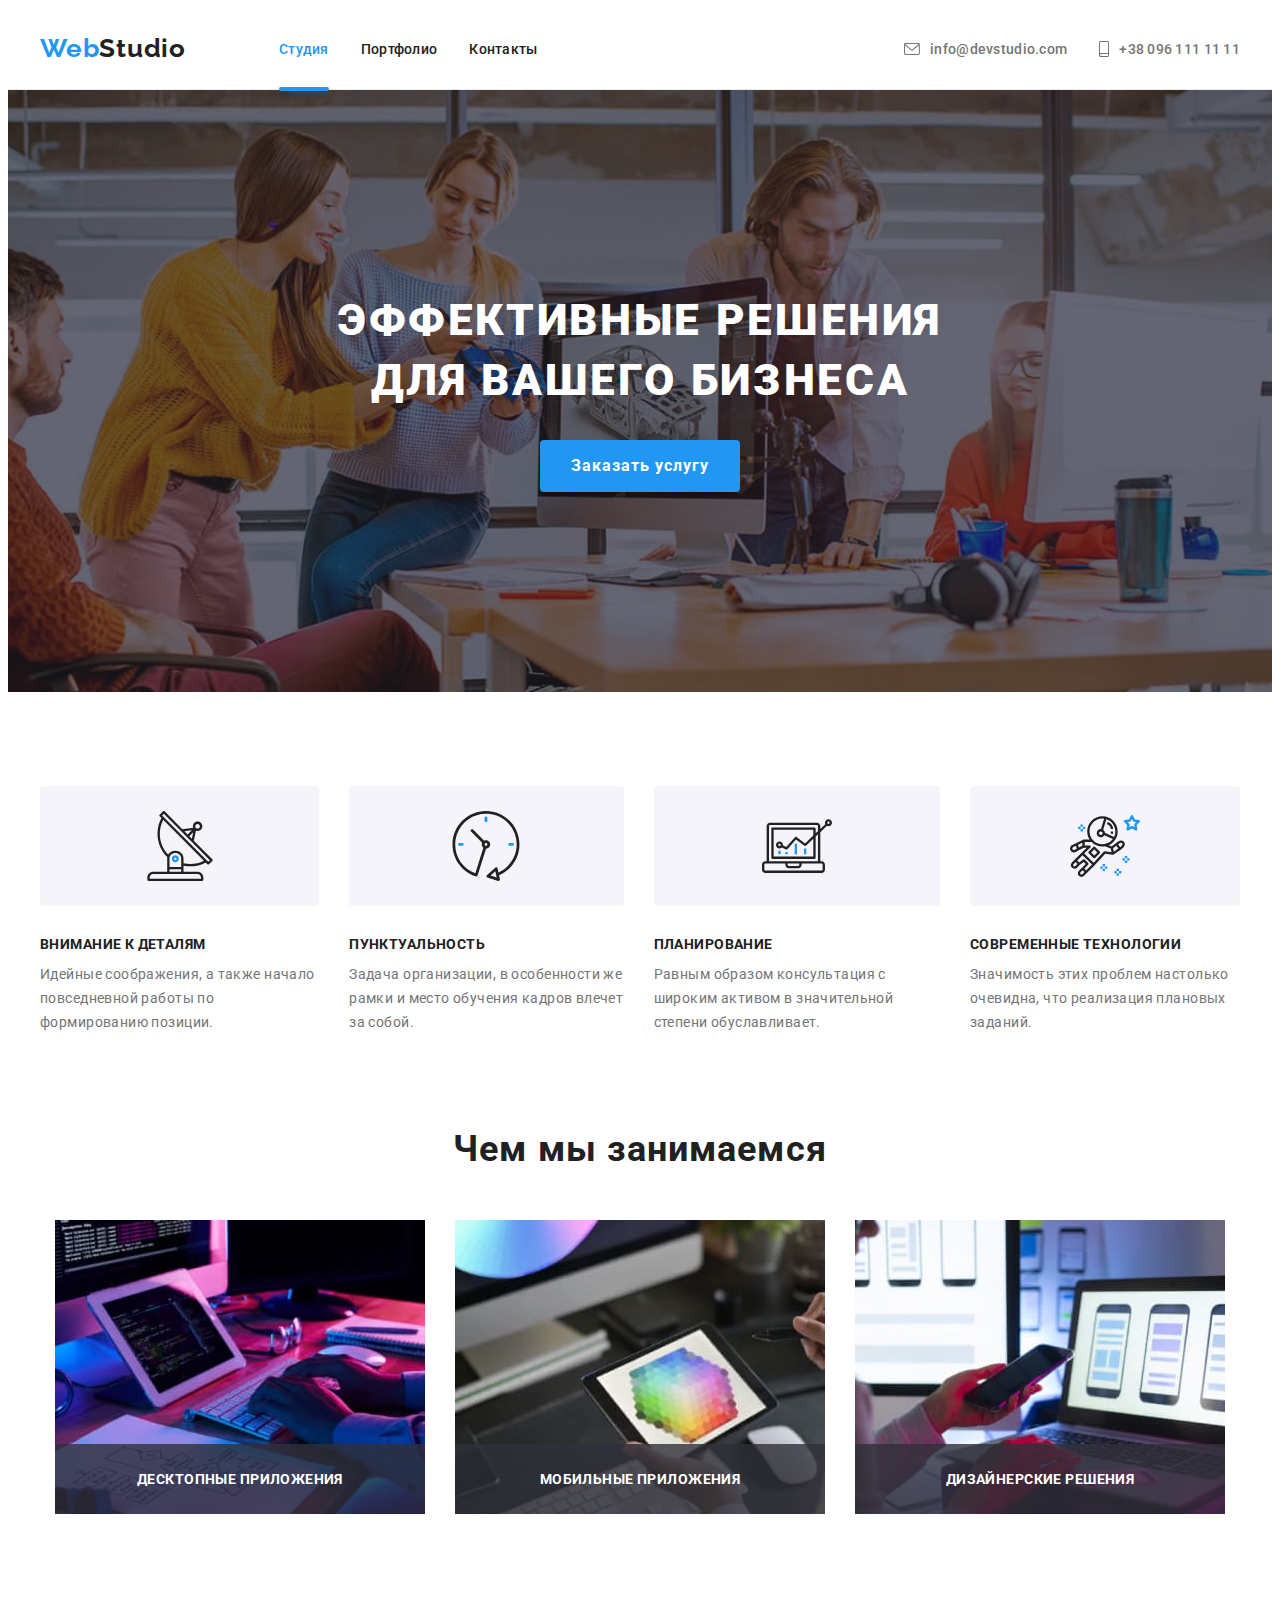
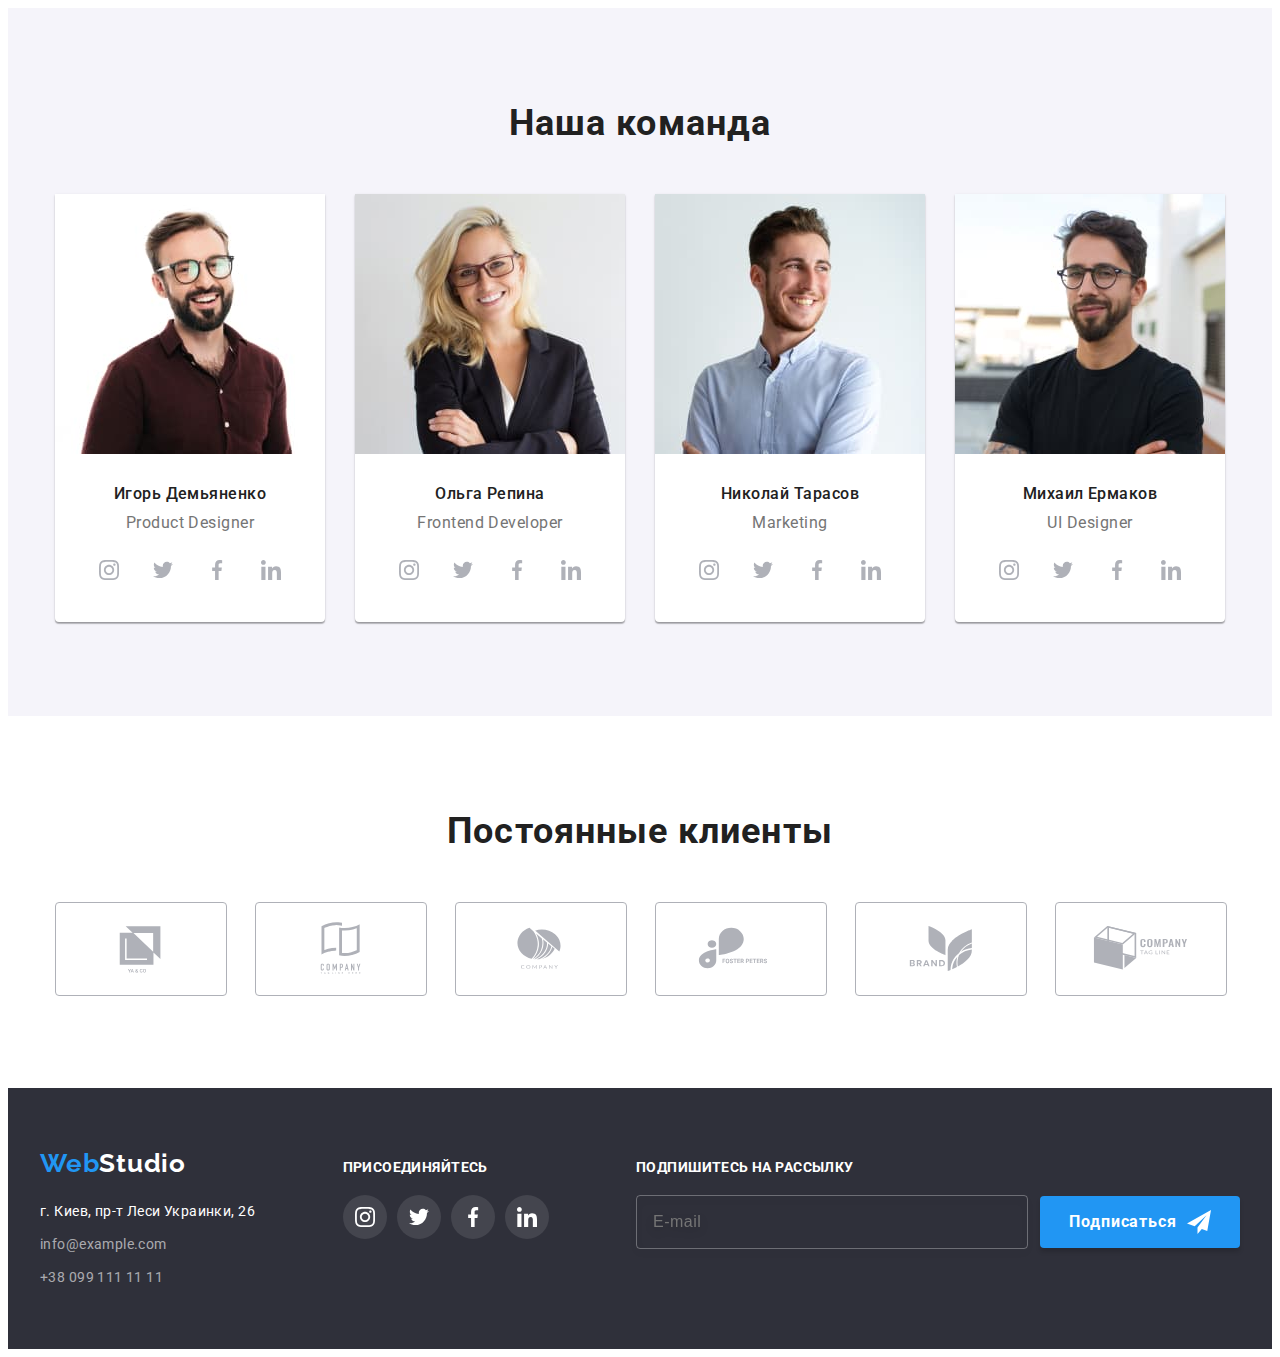
==== index.html @ 83a9ac69 "Add files via upload" ====
<!DOCTYPE html>
<html lang="ru">
<head>
    <meta charset="UTF-8">
    <meta http-equiv="X-UA-Compatible" content="IE=edge">
    <meta name="viewport" content="width=device-width, initial-scale=1.0">
    <title>Document</title>
    <link rel="stylesheet" href="https://cdnjs.cloudflare.com/ajax/libs/modern-normalize/1.1.0/modern-normalize.min.css"
        integrity="sha512-wpPYUAdjBVSE4KJnH1VR1HeZfpl1ub8YT/NKx4PuQ5NmX2tKuGu6U/JRp5y+Y8XG2tV+wKQpNHVUX03MfMFn9Q=="
        crossorigin="anonymous" referrerpolicy="no-referrer" />
    <link rel="preconnect" href="https://fonts.googleapis.com">
    <link rel="preconnect" href="https://fonts.gstatic.com" crossorigin>
    <link href="https://fonts.googleapis.com/css2?family=Raleway:wght@700&family=Roboto:wght@400;500;700;900&display=swap"
        rel="stylesheet">
        <link rel="stylesheet" href="./css/main.min.css">
</head>
<body>
    <!-- header -->
    <header class="header">
        <div class="header__container container">
            <nav class="navigation">
                <a class="logo logo--dark-theme" href=""><span class="logo__part">Web</span>Studio</a>
                <ul class="navigation-list">
                    <li class="navigation-list__item"> <a href="./index.html" class="navigation-list__link link current">Студия</a> </li>
                    <li class="navigation-list__item"> <a href="./portfolio.html" class="navigation-list__link link">Портфолио</a> </li>
                    <li class="navigation-list__item"> <a href="" class="navigation-list__link link">Контакты</a> </li>
                </ul>
            </nav>
            <ul class="links">
                <li class="links__item"> 
                    <a href="mailtoinfo@devstudio.com" class="links__link link">
                        <svg class="links__icon" width="16" height="12">
                            <use href="./images/icons.svg#icon-envelope"></use>
                        </svg>
                    info@devstudio.com</a> 
                </li>
                <li class="links__item"> 
                    <a href="tel:+380961111111" class="links__link link">
                        <svg class="links__icon" width="10" height="16">
                            <use href="./images/icons.svg#icon-smartphone"></use>
                        </svg>
                    +38 096 111 11 11</a> 
                </li>
            </ul>
        </div>
    </header>
    <main>
        <!-- hero -->
        <section class="hero">
            <div class="container">
                <h1 class="hero__title">Эффективные решения для вашего бизнеса</h1>
                <button type="button" class="main-btn" data-modal-open>Заказать услугу</button>
            </div>
        </section>
        <!-- specifics -->
        <section class="section specifics">
            <div class="container">
                <ul class="specifics__list">
                    <li class="specifics__item">
                        <div class="specifics__container">
                            <svg class="specifics__icon">
                                <use href="./images/icons.svg#icon-antenna-1"></use>
                            </svg>
                        </div>
                        <h3 class="title">Внимание к деталям</h3>
                        <p class="section-text">Идейные соображения, а также начало повседневной работы по формированию позиции.</p>
                    </li>
                    <li class="specifics__item">
                        <div class="specifics__container">
                            <svg class="specifics__icon">
                                <use href="./images/icons.svg#icon-clock-1"></use>
                            </svg>
                        </div>
                        <h3 class="title">Пунктуальность</h3>
                        <p class="section-text">Задача организации, в особенности же рамки и место обучения кадров влечет за собой.</p>
                    </li>
                    <li class="specifics__item">
                        <div class="specifics__container">
                            <svg class="specifics__icon">
                                <use href="./images/icons.svg#icon-diagram-1"></use>
                            </svg>
                        </div>
                        <h3 class="title">Планирование</h3>
                        <p class="section-text">Равным образом консультация с широким активом в значительной степени обуславливает.</p>
                    </li>
                    <li class="specifics__item">
                        <div class="specifics__container">
                            <svg class="specifics__icon">
                                <use href="./images/icons.svg#icon-astronaut-1"></use>
                            </svg>
                        </div>
                        <h3 class="title">Современные технологии</h3>
                        <p class="section-text">Значимость этих проблем настолько очевидна, что реализация плановых заданий.</p>
                    </li>
                </ul>
            </div>
        </section>
        <!-- work -->
        <section class="section work">
            <div class="container">
                <h2 class="section-title">Чем мы занимаемся</h2>
                <ul class="work-list">
                    <li class="work-list__item"> 
                        <div class="work-list__thumb">
                            <img src="./images/img1.jpg" alt="Десктопные приложения" width="370">
                            <h3 class="work-list__title title">Десктопные приложения</h3>
                        </div> 
                    </li>
                    <li class="work-list__item"> 
                        <div class="work-list__thumb">
                            <img src="./images/img2.jpg" alt="Мобильные приложения" width="370">
                            <h3 class="work-list__title title">Мобильные приложения</h3>
                        </div> 
                    </li>
                    <li class="work-list__item"> 
                        <div class="work-list__thumb">
                            <img src="./images/img3.jpg" alt="Дизайнерские решения" width="370">
                            <h3 class="work-list__title title">Дизайнерские решения</h3>
                        </div> 
                    </li>
                </ul>
            </div>
        </section>
        <!-- team -->
        <section class="section team">
            <div class="container">
                <h2 class="section-title">Наша команда</h2>
                <ul class="team-list">
                    <li class="team-list__item">
                        <img src="./images/img4.jpg" alt="На фото Игорь Демьяненко" width="270">
                        <div class="team-container">
                            <h3 class="team-container__member">Игорь Демьяненко</h3>
                            <p class="team-container__desc">Product Designer</p>
                            <ul class="social-links"> 
                                <li class="social-links__item">
                                    <a href="" class="social-links__link">
                                        <svg class="social-links__icon">
                                            <use href="./images/icons.svg#icon-instagram-2"></use>
                                        </svg>
                                    </a>
                                </li>
                                <li class="social-links__item">
                                    <a href="" class="social-links__link">
                                        <svg class="social-links__icon">
                                            <use href="./images/icons.svg#icon-twitter-1"></use>
                                        </svg>
                                    </a>
                                </li>
                                <li class="social-links__item">
                                    <a href="" class="social-links__link">
                                        <svg class="social-links__icon">
                                            <use href="./images/icons.svg#icon-facebook-1"></use>
                                        </svg>
                                    </a>
                                </li>
                                <li class="social-links__item">
                                    <a href="" class="social-links__link">
                                        <svg class="social-links__icon">
                                            <use href="./images/icons.svg#icon-linkedin-1"></use>
                                        </svg>
                                    </a>
                                </li>
                            </ul>
                        </div>
                    </li>
                    <li class="team-list__item">
                        <img src="./images/img5.jpg" alt="На фото Ольга Репина" width="270">
                        <div class="team-container">
                            <h3 class="team-container__member">Ольга Репина</h3>
                            <p class="team-container__desc">Frontend Developer</p>
                            <ul class="social-links">
                                <li class="social-links__item">
                                    <a href="" class="social-links__link">
                                        <svg class="social-links__icon">
                                            <use href="./images/icons.svg#icon-instagram-2"></use>
                                        </svg>
                                    </a>
                                </li>
                                <li class="social-links__item">
                                    <a href="" class="social-links__link">
                                        <svg class="social-links__icon">
                                            <use href="./images/icons.svg#icon-twitter-1"></use>
                                        </svg>
                                    </a>
                                </li>
                                <li class="social-links__item">
                                    <a href="" class="social-links__link">
                                        <svg class="social-links__icon">
                                            <use href="./images/icons.svg#icon-facebook-1"></use>
                                        </svg>
                                    </a>
                                </li>
                                <li class="social-links__item">
                                    <a href="" class="social-links__link">
                                        <svg class="social-links__icon">
                                            <use href="./images/icons.svg#icon-linkedin-1"></use>
                                        </svg>
                                    </a>
                                </li>
                            </ul>
                        </div>
                    </li>
                    <li class="team-list__item">
                        <img src="./images/img6.jpg" alt="На фото Николай Тарасов" width="270">
                        <div class="team-container">
                            <h3 class="team-container__member">Николай Тарасов</h3>
                            <p class="team-container__desc">Marketing</p>
                            <ul class="social-links">
                                <li class="social-links__item">
                                    <a href="" class="social-links__link">
                                        <svg class="social-links__icon">
                                            <use href="./images/icons.svg#icon-instagram-2"></use>
                                        </svg>
                                    </a>
                                </li>
                                <li class="social-links__item">
                                    <a href="" class="social-links__link">
                                        <svg class="social-links__icon">
                                            <use href="./images/icons.svg#icon-twitter-1"></use>
                                        </svg>
                                    </a>
                                </li>
                                <li class="social-links__item">
                                    <a href="" class="social-links__link">
                                        <svg class="social-links__icon">
                                            <use href="./images/icons.svg#icon-facebook-1"></use>
                                        </svg>
                                    </a>
                                </li>
                                <li class="social-links__item">
                                    <a href="" class="social-links__link">
                                        <svg class="social-links__icon">
                                            <use href="./images/icons.svg#icon-linkedin-1"></use>
                                        </svg>
                                    </a>
                                </li>
                            </ul>
                        </div>
                    </li>
                    <li class="team-list__item">
                        <img src="./images/img7.jpg" alt="На фото Михаил Ермаков" width="270">
                        <div class="team-container">
                            <h3 class="team-container__member">Михаил Ермаков</h3>
                            <p class="team-container__desc">UI Designer</p>
                            <ul class="social-links">
                                <li class="social-links__item">
                                    <a href="" class="social-links__link">
                                        <svg class="social-links__icon">
                                            <use href="./images/icons.svg#icon-instagram-2"></use>
                                        </svg>
                                    </a>
                                </li>
                                <li class="social-links__item">
                                    <a href="" class="social-links__link">
                                        <svg class="social-links__icon">
                                            <use href="./images/icons.svg#icon-twitter-1"></use>
                                        </svg>
                                    </a>
                                </li>
                                <li class="social-links__item">
                                    <a href="" class="social-links__link">
                                        <svg class="social-links__icon">
                                            <use href="./images/icons.svg#icon-facebook-1"></use>
                                        </svg>
                                    </a>
                                </li>
                                <li class="social-links__item">
                                    <a href="" class="social-links__link">
                                        <svg class="social-links__icon">
                                            <use href="./images/icons.svg#icon-linkedin-1"></use>
                                        </svg>
                                    </a>
                                </li>
                            </ul>
                        </div>
                    </li>
                </ul>
            </div>
        </section>
        <!-- clients -->
        <section class="clients section">
            <div class="container">
                <h2 class="section-title">Постоянные клиенты</h2>
                <ul class="clients-list">
                    <li class="clients-list__item">
                        <a href="" class="clients-list__link">
                            <svg class="clients-list__logo">
                                <use href="./images/icons.svg#icon-Logo"></use>
                            </svg>
                        </a>
                    </li>
                    <li class="clients-list__item">
                        <a href="" class="clients-list__link">
                            <svg class="clients-list__logo">
                                <use href="./images/icons.svg#icon-Logo2"></use>
                            </svg>
                        </a>
                    </li>
                    <li class="clients-list__item">
                        <a href="" class="clients-list__link">
                            <svg class="clients-list__logo">
                                <use href="./images/icons.svg#icon-Logo3"></use>
                            </svg>
                        </a>
                    </li>
                    <li class="clients-list__item">
                        <a href="" class="clients-list__link">
                            <svg class="clients-list__logo">
                                <use href="./images/icons.svg#icon-Logo4"></use>
                            </svg>
                        </a>
                    </li>
                    <li class="clients-list__item">
                        <a href="" class="clients-list__link">
                            <svg class="clients-list__logo">
                                <use href="./images/icons.svg#icon-Logo5"></use>
                            </svg>
                        </a>
                    </li>
                    <li class="clients-list__item">
                        <a href="" class="clients-list__link">
                            <svg class="clients-list__logo">
                                <use href="./images/icons.svg#icon-Logo6"></use>
                            </svg>
                        </a>
                    </li>
                </ul>
            </div>
        </section>
    </main>
    <!-- footer -->
    <footer class="footer">
        <div class="container footer__container">
            <div class="address">
                <a class="logo logo--light-theme" href="./index.html"><span class="logo__part">Web</span>Studio</a>
                <address>
                    <p class="address__address">г. Киев, пр-т Леси Украинки, 26</p>
                    <ul class="address__list">
                        <li class="address__item"> <a href="mailtoinfo@example.com" class="address__link link">info@example.com</a> </li>
                        <li class="address__item"> <a href="tel:+380991111111" class="address__link link">+38 099 111 11 11</a> </li>
                    </ul>
                </address>
            </div>
            <div class="socials">
                <h3 class="socials__title title">присоединяйтесь</h3>
                <ul class="socials__list">
                    <li class="socials__item">
                        <a href="" class="socials__link">
                            <svg class="socials__icon">
                                <use href="./images/icons.svg#icon-instagram-2"></use>
                            </svg>
                        </a>
                    </li>
                    <li class="socials__item">
                        <a href="" class="socials__link">
                            <svg class="socials__icon">
                                <use href="./images/icons.svg#icon-twitter-1"></use>
                            </svg>
                        </a>
                    </li>
                    <li class="socials__item">
                        <a href="" class="socials__link">
                            <svg class="socials__icon">
                                <use href="./images/icons.svg#icon-facebook-1"></use>
                            </svg>
                        </a>
                    </li>
                    <li class="socials__item">
                        <a href="" class="socials__link">
                            <svg class="socials__icon">
                                <use href="./images/icons.svg#icon-linkedin-1"></use>
                            </svg>
                        </a>
                    </li>
                </ul>
            </div>
            <div class="subscribe">
                <h3 class="subscribe__title title">Подпишитесь на рассылку</h3>
                <div class="subscribe__container">
                    <input name="subscribe-user-email" type="email" placeholder="E-mail" class="subscribe__input">
                    <button type="submit" class="main-btn">Подписаться <svg class="subscribe__icon" width="24" height="24">
                            <use href="./images/icons.svg#icon-icon-send"></use>
                        </svg>
                    </button>
                </div>
            </div>
        </div>
    </footer>
    <!-- modal -->
    <div class="backdrop is-hidden" data-modal>
        <div class="modal">
            <button type="button" data-modal-close class="close-btn">
                <svg class="close-btn__icon" width="18" height="18">
                    <use href="./images/icons.svg#icon-close-black-18dp-2-1"></use>
                </svg>
            </button>
            <p class="modal__title">Оставьте свои данные, мы вам перезвоним</p>
            <form class="modal-form">
                <div class="modal-form__field">
                    <label> 
                        <span class="modal-form__label">Имя</span>
                        <span class="modal-form__input-wrap">
                            <input type="text" name="user-name" class="modal-form__input">
                            <svg class="modal-form__icon">
                                <use href="./images/icons.svg#icon-person-black-18dp-1"></use>
                            </svg>
                        </span>
                    </label>
                </div>
                <div class="modal-form__field">
                    <label> 
                        <span class="modal-form__label">Телефон</span> 
                        <span class="modal-form__input-wrap">
                            <input type="tel" name="user-tel" class="modal-form__input">
                            <svg class="modal-form__icon">
                                <use href="./images/icons.svg#icon-phone-black-18dp-1"></use>
                            </svg>
                        </span>
                    </label>
                </div>
                <div class="modal-form__field">
                    <label> 
                        <span class="modal-form__label">Почта</span> 
                        <span class="modal-form__input-wrap">
                            <input type="email" name="user-email" class="modal-form__input">
                            <svg class="modal-form__icon">
                                <use href="./images/icons.svg#icon-email-black-18dp-1"></use>
                            </svg>
                        </span>
                    </label>
                </div>
                <div class="modal-form__textarea-field">
                    <label> 
                        <span class="modal-form__label">Комментарий</span> 
                        <textarea name="user-text" class="modal-form__textarea" placeholder="Введите текст"></textarea>
                    </label>
                </div>
                <div class="checkbox">
                    <label class="checkbox__label">
                        <input type="checkbox" name="modal-check" class="checkbox__check visually-hidden">
                        <svg class="checkbox__checked-icon" width="16" height="15">
                            <use href="./images/icons.svg#icon-check"></use>
                        </svg>
                        <span class="checkbox__text">Соглашаюсь с рассылкой и принимаю <a href="" class="checkbox__link">Условия договора</a></span>
                    </label>
                </div>
                <button type="submit" class="main-btn">Отправить</button>
            </form>
        </div>
    </div>
    <script src="./js/modal.js"></script>
</body>
</html>
---- css/main.min.css ----
:root{--body-text-color: #757575;--scnd-body-text-color: #ffffff;--title-color: #212121;--accent-color: #2196f3;--background-color: #e5e5e5;--scnd-background-color: #f5f4fa;--footer-background: #2f303a;--transform: cubic-bezier(0.4, 0, 0.2, 1)}.close-btn,.checkbox__label,.main-btn,.navigation,.navigation-list,.links,.specifics__container,.work-list__title,.social-links,.social-links__link,.clients-list__link,.socials__list,.socials__link,.subscribe__input,.portfolio-overlay{display:flex;align-items:center}p,h1,h2,h3,h4,h5,h6{margin:0}ul{margin:0;padding:0;list-style:none}img{display:block;max-width:100%}button{cursor:pointer;border-radius:4px;border:1px solid transparent}body{font-family:"Roboto", sans-serif;font-style:normal;color:#757575}.visually-hidden{position:absolute;white-space:nowrap;width:1px;height:1px;overflow:hidden;border:0;padding:0;clip:rect(0 0 0 0);clip-path:inset(50%);margin:-1px}.link{text-decoration:none;display:block}.container{width:1200px;padding:0 15px;margin:0 auto}.logo,.logo__part{font-family:Raleway;font-size:26px;font-weight:700;letter-spacing:.03em;line-height:calc(31 / 26);text-decoration:none}.logo__part{color:var(--accent-color)}.logo--dark-theme{color:var(--title-color);margin-right:93px}.logo--light-theme{display:block;color:var(--scnd-body-text-color);margin-bottom:20px}.section-title{font-size:36px;font-weight:700;letter-spacing:.03em;line-height:calc(42 / 36);text-align:center;color:var(--title-color);margin-bottom:50px}.title{font-size:14px;font-weight:700;letter-spacing:.03em;line-height:calc(16 / 14);text-transform:uppercase;color:var(--title-color);margin-bottom:10px}.backdrop{position:fixed;top:0;left:0;width:100vw;height:100vh;background-color:rgba(0,0,0,0.2);transition:opacity 250ms var(--transform),visibility 250ms var(--transform)}.is-hidden{visibility:hidden;opacity:0;pointer-events:none}.modal{position:absolute;top:50%;left:50%;width:528px;height:581px;padding:40px;transform:translate(-50%, -50%) scale(1);background-color:#fff;box-shadow:0px 1px 3px rgba(0,0,0,0.12),0px 1px 1px rgba(0,0,0,0.14),0px 2px 1px rgba(0,0,0,0.2);border-radius:4px;transition:transform 250ms var(--transform)}.backdrop.is-hidden .modal{transform:translate(-50%, -50%) scale(0.8)}.close-btn{position:absolute;top:8px;right:8px;width:30px;height:30px;justify-content:center;background:#ffffff;border:1px solid rgba(0,0,0,0.1);border-radius:50%}.close-btn__icon{fill:#000;transition:fill 250ms var(--transform)}.close-btn:hover .close-btn__icon,.close-btn:focus .close-btn__icon{fill:var(--accent-color)}.modal__title{font-size:20px;font-weight:700;letter-spacing:.03em;line-height:calc(23 / 20);text-align:center;margin-bottom:12px;color:var(--title-color)}.modal-form__field{margin-bottom:10px}.modal-form__label{display:block;font-size:12px;letter-spacing:.01em;line-height:calc(14 / 12);color:var(--body-text-color);margin-bottom:4px}.modal-form__input-wrap{position:relative}.modal-form__input{width:100%;height:40px;border:1px solid rgba(33,33,33,0.2);border-radius:4px;outline:none;padding-left:30px;transition:border 250ms var(--transform)}.modal-form__input:hover,.modal-form__input:focus{border:1px solid var(--accent-color)}.modal-form__icon{position:absolute;left:12px;top:50%;transform:translateY(-50%);width:18px;height:18px;transition:fill 250ms var(--transform)}.modal-form__input:hover+.modal-form__icon,.modal-form__input:focus+.modal-form__icon{fill:var(--accent-color)}.modal-form__textarea-field{margin-bottom:20px}.modal-form__textarea{width:100%;height:120px;padding:12px 16px;resize:none;border:1px solid rgba(33,33,33,0.2);border-radius:4px;outline:none;font-size:14px;line-height:calc(16 / 14);letter-spacing:0.01em;color:rgba(117,117,117,0.5);transition:border 250ms var(--transform)}.modal-form__textarea:hover,.modal-form__textarea:focus{border:1px solid var(--accent-color)}.checkbox{margin-bottom:30px}.checkbox__label{justify-content:center}.checkbox__text{font-size:14px;letter-spacing:.03em;line-height:calc(24 / 14);color:var(--body-text-color)}.checkbox__link{color:var(--accent-color)}.checkbox__checked-icon{border:2px solid #212121;border-radius:2px;fill:transparent;margin-right:8px;transition:border 250ms var(--transform),background-color 250ms var(--transform),border-color 250ms var(--transform)}.checkbox__check:focus ~ .checkbox__checked-icon,.checkbox__check:hover ~ .checkbox__checked-icon{border-color:var(--accent-color)}.checkbox__check:checked ~ .checkbox__checked-icon{border-color:transparent;background-color:var(--accent-color)}.main-btn{min-width:200px;background:var(--accent-color);box-shadow:0px 4px 4px rgba(0,0,0,0.15);border-radius:4px;font-family:inherit;font-size:16px;font-weight:700;letter-spacing:.06em;line-height:calc(30 / 16);justify-content:center;color:var(--scnd-body-text-color);padding:10px;margin:0 auto;transition:background-color 250ms var(--transform)}.main-btn:hover,.main-btn:focus{background-color:#188ce8}.section{padding-top:94px;padding-bottom:94px}.section-text{font-size:14px;letter-spacing:.03em;line-height:calc(24 / 14);color:var(--body-text-color)}.header{padding-top:25px;padding-bottom:25px;border-bottom:1px solid #ececec}.header__container{display:flex;justify-content:space-between}.navigation-list__item{font-size:14px;font-weight:500;letter-spacing:.02em;line-height:calc(16 / 14);margin-right:32px}.navigation-list__item:last-child{margin-right:0}.navigation-list__link{color:var(--title-color);transition:color 250ms var(--transform)}.navigation-list__link:hover,.navigation-list__link:focus{color:var(--accent-color)}.current{position:relative;color:var(--accent-color)}.current::after{content:"";position:absolute;left:0;bottom:-34px;display:block;width:100%;height:4px;background:var(--accent-color);border-radius:2px}.links__item{margin-right:32px;font-size:14px;font-weight:500;letter-spacing:.02em;line-height:calc(16 / 14)}.links__item:last-child{margin-right:0}.links__link{color:var(--body-text-color);display:flex;align-items:center;transition:color 250ms var(--transform)}.links__link:hover,.links__link:focus{color:var(--accent-color)}.links__icon{margin-right:10px;fill:currentColor}.hero{background-color:#c4c4c4;padding-top:200px;padding-bottom:200px;text-align:center;max-width:1600px;background-image:linear-gradient(rgba(47,48,58,0.4), rgba(47,48,58,0.4)),url("../images/background.jpg");background-repeat:no-repeat;background-size:cover;background-position:center}.hero__title{width:696px;margin-right:auto;margin-left:auto;font-size:44px;font-weight:900;letter-spacing:.06em;line-height:calc(60 / 44);text-align:center;text-transform:uppercase;color:var(--scnd-body-text-color);margin-bottom:30px}.specifics{padding-bottom:0}.specifics__list{display:flex}.specifics__item{margin-right:30px;min-width:270px}.specifics__item:last-child{margin-right:0}.specifics__container{height:120px;background-color:var(--scnd-background-color);border-radius:4px;margin-bottom:30px;justify-content:center}.specifics__icon{width:70px;height:70px}.work-list{display:flex;justify-content:center}.work-list__item{margin-right:30px}.work-list__item:last-child{margin-right:0}.work-list__thumb{position:relative}.work-list__title{position:absolute;bottom:0;width:100%;height:70px;margin:0;justify-content:center;color:#ffffff;background-color:rgba(47,48,58,0.8)}.team{background-color:var(--scnd-background-color)}.team-list{display:flex;justify-content:center}.team-list__item{width:270px;margin-right:30px;box-shadow:0px 1px 3px rgba(0,0,0,0.12),0px 1px 1px rgba(0,0,0,0.14),0px 2px 1px rgba(0,0,0,0.2);border-radius:0px 0px 4px 4px;overflow:hidden;background-color:white}.team-list__item:last-child{margin-right:0}.team-container{padding-top:30px;padding-bottom:30px}.team-container__member{font-size:16px;font-weight:500;letter-spacing:.03em;line-height:calc(19 / 16);text-align:center;color:var(--title-color);margin-bottom:10px}.team-container__desc{font-size:16px;letter-spacing:.03em;line-height:calc(19 / 16);text-align:center;color:var(--body-text-color);margin-bottom:16px}.social-links{justify-content:center}.social-links__link{width:44px;height:44px;background-color:#ffffff;border-radius:50%;justify-content:center;transition:background-color 250ms var(--transform)}.social-links__link:hover,.social-links__link:focus{background-color:var(--accent-color)}.social-links__item{margin-right:10px}.social-links__item:last-child{margin-right:0}.social-links__icon{width:20px;height:20px;fill:#afb1b8;transition:fill 250ms var(--transform)}.social-links__link:hover .social-links__icon,.social-links__link:focus .social-links__icon{fill:#ffffff}.clients-list{display:flex;justify-content:center}.clients-list__item{width:170px;height:92px;margin-right:30px}.clients-list__item:last-child{margin-right:0}.clients-list__logo{width:106px;height:60px;fill:#afb1b8;transition:fill 250ms var(--transform)}.clients-list__link:hover .clients-list__logo,.clients-list__link:focus .clients-list__logo{fill:var(--accent-color)}.clients-list__link{width:100%;height:100%;background-color:white;border:1px solid #afb1b8;border-radius:4px;justify-content:center;transition:border 250ms var(--transform)}.clients-list__link:hover,.clients-list__link:focus{border:1px solid var(--accent-color)}.footer{background-color:var(--footer-background);padding-top:60px;padding-bottom:60px}.footer__container{display:flex;align-items:baseline;justify-content:space-between}.address__address{font-family:Roboto;font-style:normal;font-size:14px;font-weight:400;letter-spacing:.03em;line-height:calc(24 / 14);color:var(--scnd-body-text-color);margin-bottom:9px}.address__link{font-family:Roboto;font-style:normal;font-size:14px;font-weight:400;letter-spacing:.03em;line-height:calc(24 / 14);color:rgba(255,255,255,0.6);transition:color 250ms var(--transform)}.address__link:hover,.address__link:focus{color:var(--accent-color)}.address__item{margin-bottom:9px}.address__item:last-child{margin-bottom:0}.socials__title{color:#ffffff;margin-bottom:20px}.socials__list{justify-content:start}.socials__item{margin-right:10px}.socials__item:last-child{margin-right:0}.socials__link{width:44px;height:44px;border-radius:50%;justify-content:center;background-color:rgba(255,255,255,0.1);transition:background-color 250ms var(--transform)}.socials__link:hover,.socials__link:focus{background-color:var(--accent-color)}.socials__icon{width:20px;height:20px;fill:#ffffff}.subscribe__title{color:#ffffff;margin-bottom:20px}.subscribe__container{display:flex;align-items:baseline}.subscribe__input{background-color:transparent;width:358px;height:50px;border:1px solid rgba(255,255,255,0.3);filter:drop-shadow(0px 4px 4px rgba(0,0,0,0.15));border-radius:4px;outline:none;margin-right:12px;padding-left:16px;padding-right:16px;font-size:16px;letter-spacing:.03em;line-height:calc(20 / 16);color:rgba(255,255,255,0.6);transition:border 250ms var(--transform)}.subscribe__input:hover,.subscribe__input:focus{border:1px solid var(--accent-color)}.subscribe__icon{margin-left:10px}.buttons{display:flex;justify-content:center;margin-bottom:50px}.buttons-list__item{margin-right:8px}.buttons-list__item:last-child{margin-right:0}.buttons-list__btn{font-family:inherit;font-size:16px;font-weight:500;letter-spacing:.03em;line-height:calc(26 / 16);text-align:center;padding:6px 22px;background-color:var(--scnd-background-color);color:var(--title-color);border-radius:4px;transition:background-color 250ms var(--transform),color 250ms var(--transform),box-shadow 250ms var(--transform)}.buttons-list__btn:hover,.buttons-list__btn:focus{background-color:var(--accent-color);color:var(--scnd-body-text-color);box-shadow:0px 3px 1px rgba(0,0,0,0.1),0px 1px 2px rgba(0,0,0,0.08),0px 2px 2px rgba(0,0,0,0.12)}.portfolio-style{display:flex;flex-wrap:wrap;margin-top:-30px;margin-left:-30px}.portfolio-list__item{width:370px;flex-basis:calc(100% / 3 - 30px);margin-top:30px;margin-left:30px}.portfolio-list__item-thumb{position:relative;overflow:hidden}.portfolio-overlay{position:absolute;width:100%;height:100%;top:0;left:0;padding:24px;background-color:rgba(33,150,243,0.9);transform:translateY(101%);transition:transform 250ms var(--transform)}.portfolio-list__link:hover .portfolio-overlay,.portfolio-list__link:focus .portfolio-overlay{transform:translateY(0)}.portfolio-overlay__text{font-size:18px;letter-spacing:.03em;line-height:calc(28 / 18);color:#ffffff}.portfolio-list__link{display:block;transition:box-shadow 250ms var(--transform)}.portfolio-list__link:hover,.portfolio-list__link:focus{box-shadow:0px 1px 1px rgba(0,0,0,0.12),0px 4px 4px rgba(0,0,0,0.06),1px 4px 6px rgba(0,0,0,0.16)}.portfolio-list__desc-container{padding:20px 24px;border:1px solid #eeeeee;border-top:none}.portfolio-list__title{font-size:18px;font-weight:700;letter-spacing:.06em;line-height:calc(36 / 18);padding-bottom:4px;color:var(--title-color)}.portfolio-list__desc{font-size:16px;letter-spacing:.03em;line-height:calc(30 / 16);color:var(--body-text-color)}
/*# sourceMappingURL=main.min.css.map */
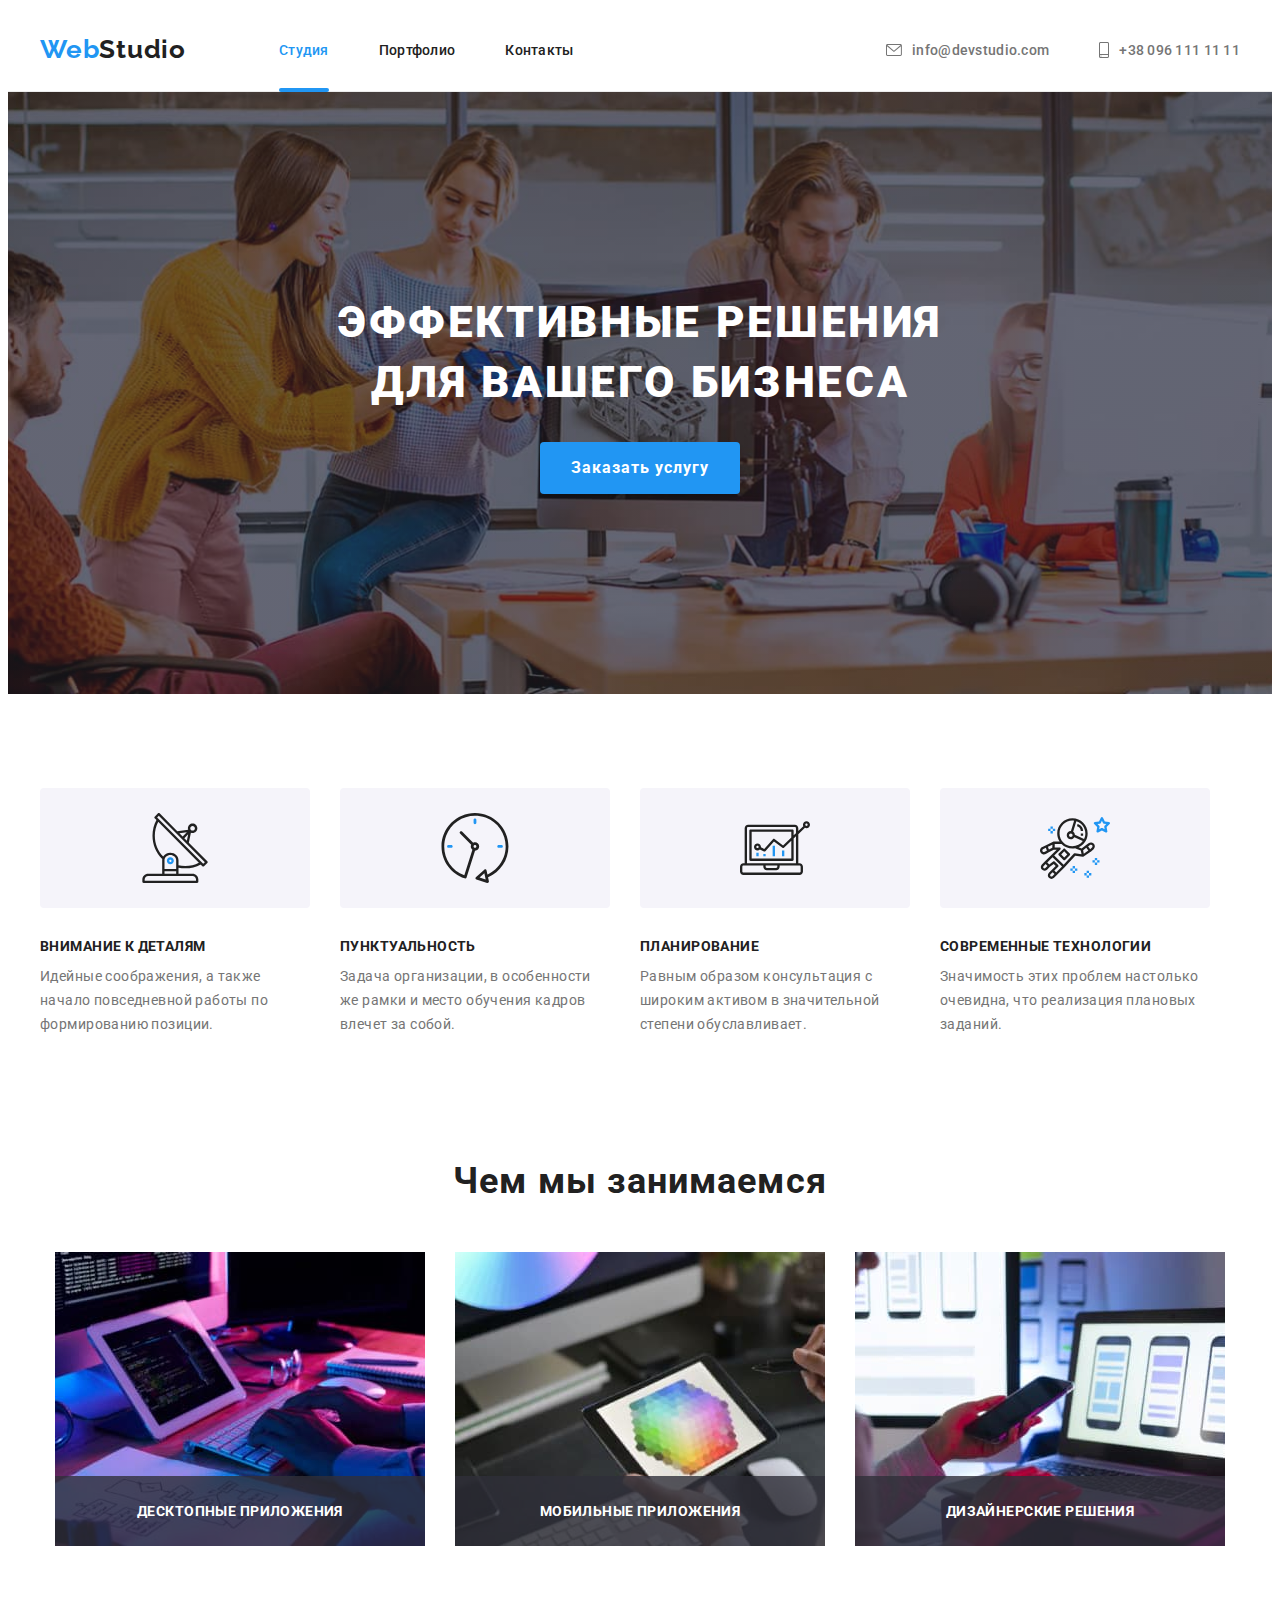
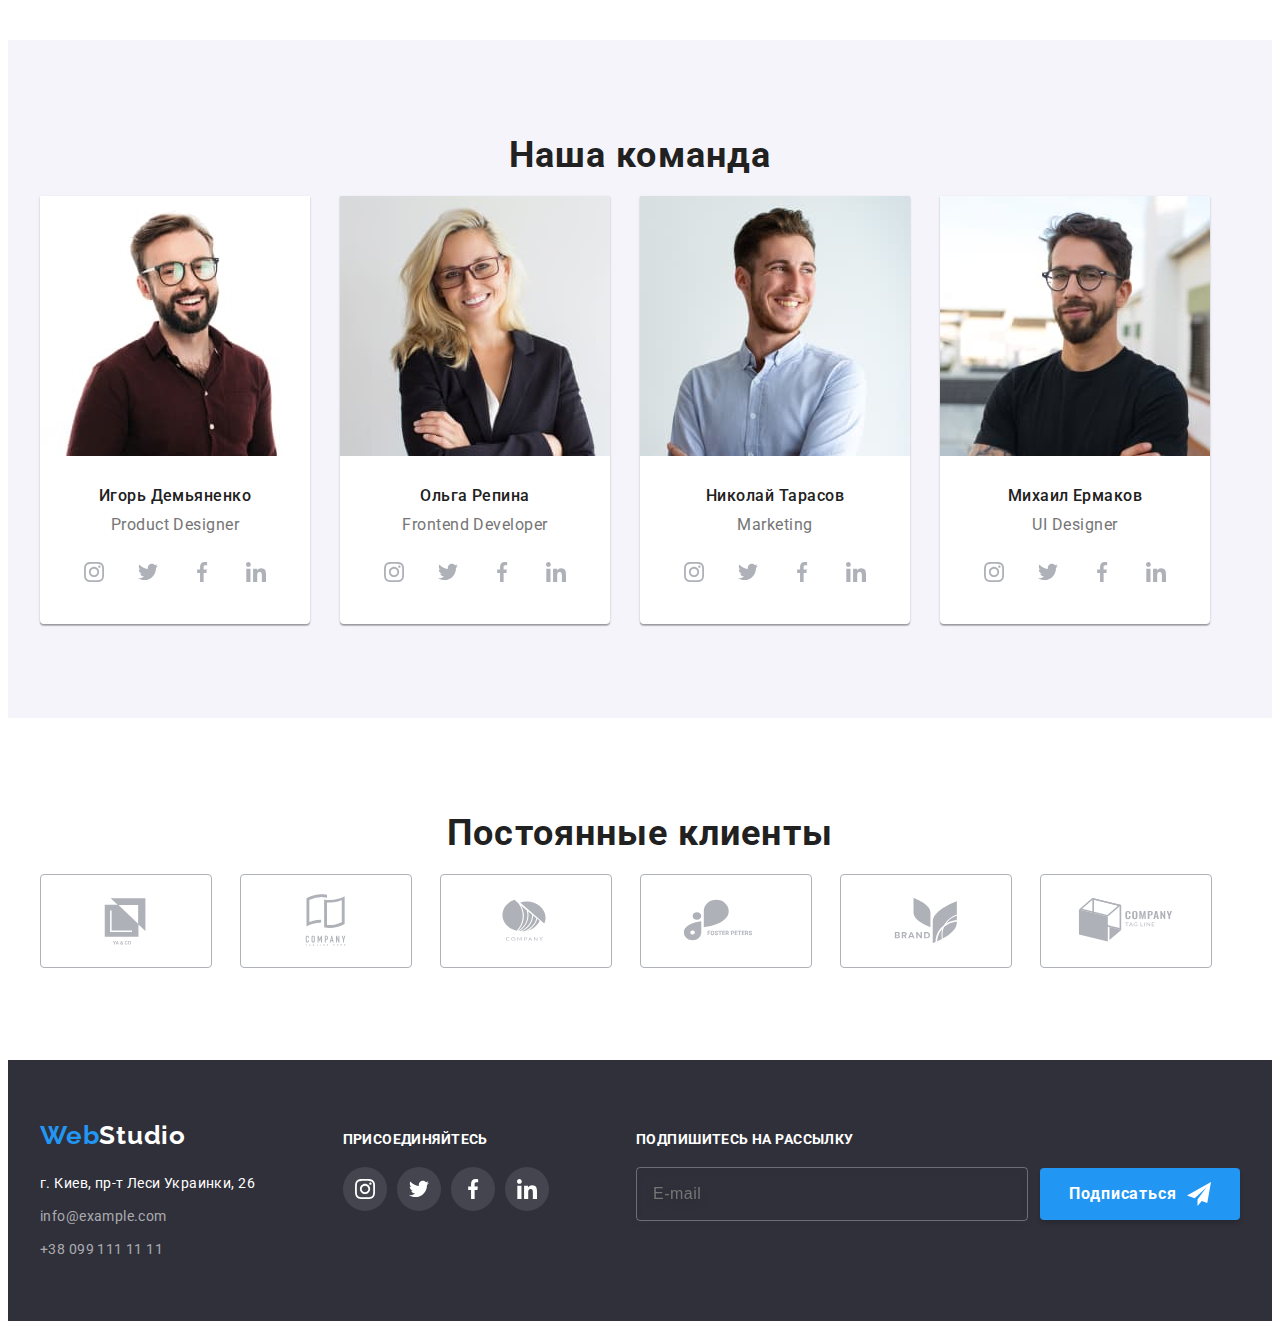
==== commit 1051438b: "hw-08" ====
--- a/index.html
+++ b/index.html
@@ -12,7 +12,7 @@
     <link rel="preconnect" href="https://fonts.gstatic.com" crossorigin>
     <link href="https://fonts.googleapis.com/css2?family=Raleway:wght@700&family=Roboto:wght@400;500;700;900&display=swap"
         rel="stylesheet">
-        <link rel="stylesheet" href="./css/main.min.css">
+        <link rel="stylesheet" href="./css/main.css">
 </head>
 <body>
     <!-- header -->
@@ -42,6 +42,62 @@
                     +38 096 111 11 11</a> 
                 </li>
             </ul>
+            <div class="menu">
+                <button type="button" class="menu__open-btn">
+                    <svg class="menu__icon" width="40" height="40">
+                        <use href="./images/icons.svg#icon-menu_40px"></use>
+                    </svg>
+                </button>
+            </div>
+            <div class="mob-menu is-hidden">
+                <button type="button" class="mob-menu__close-btn">
+                    <svg class="mob-menu__close-icon" width="40" height="40">
+                        <use href="./images/icons.svg#icon-close_40px"></use>
+                    </svg>
+                </button>
+                <div class="mob-menu__container">
+                    <ul class="mob-menu-list">
+                        <li class="mob-menu-list__item"> <a href="./index.html" class="mob-menu-list__link link current-menu">Студия</a>
+                        </li>
+                        <li class="mob-menu-list__item"> <a href="./portfolio.html" class="mob-menu-list__link link">Портфолио</a> </li>
+                        <li class="mob-menu-list__item"> <a href="" class="mob-menu-list__link link">Контакты</a> </li>
+                    </ul>
+                    <ul class="mob-menu-links">
+                        <li class="mob-menu-links__item">
+                            <a href="tel:+380961111111" class="mob-menu-links__tel link">
+                                +38 096 111 11 11
+                            </a>
+                        </li>
+                        <li class="mob-menu-links__item">
+                            <a href="mailtoinfo@devstudio.com" class="mob-menu-links__mail link">
+                                info@devstudio.com
+                            </a>
+                        </li>
+                    </ul>
+                </div>
+                <ul class="mob-menu-socials">
+                    <li class="mob-menu-socials__item">
+                        <a href="" class="mob-menu-socials__link">
+                            Instagram
+                        </a>
+                    </li>
+                    <li class="mob-menu-socials__item">
+                        <a href="" class="mob-menu-socials__link">
+                            Twitter
+                        </a>
+                    </li>
+                    <li class="mob-menu-socials__item">
+                        <a href="" class="mob-menu-socials__link">
+                            Facebook
+                        </a>
+                    </li>
+                    <li class="mob-menu-socials__item">
+                        <a href="" class="mob-menu-socials__link">
+                            LinkedIn
+                        </a>
+                    </li>
+                </ul>
+            </div>
         </div>
     </header>
     <main>
@@ -102,19 +158,28 @@
                 <ul class="work-list">
                     <li class="work-list__item"> 
                         <div class="work-list__thumb">
-                            <img src="./images/img1.jpg" alt="Десктопные приложения" width="370">
+                            <picture>
+                                <source srcset="./images/img1.jpg 1x, ./images/img1-2x.jpg 2x" media="min-width: 1200px" />
+                                <img src="./images/img1.jpg" alt="Десктопные приложения">
+                            </picture>
                             <h3 class="work-list__title title">Десктопные приложения</h3>
                         </div> 
                     </li>
                     <li class="work-list__item"> 
                         <div class="work-list__thumb">
-                            <img src="./images/img2.jpg" alt="Мобильные приложения" width="370">
+                            <picture>
+                                <source srcset="./images/img2.jpg 1x, ./images/img2-2x.jpg 2x" media="min-width: 1200px" />
+                                <img src="./images/img2.jpg" alt="Мобильные приложения">
+                            </picture>
                             <h3 class="work-list__title title">Мобильные приложения</h3>
                         </div> 
                     </li>
                     <li class="work-list__item"> 
                         <div class="work-list__thumb">
-                            <img src="./images/img3.jpg" alt="Дизайнерские решения" width="370">
+                            <picture>
+                                <source srcset="./images/img3.jpg 1x, ./images/img3-2x.jpg 2x" media="min-width: 1200px" />
+                                <img src="./images/img3.jpg" alt="Дизайнерские решения">
+                            </picture>
                             <h3 class="work-list__title title">Дизайнерские решения</h3>
                         </div> 
                     </li>
@@ -127,7 +192,14 @@
                 <h2 class="section-title">Наша команда</h2>
                 <ul class="team-list">
                     <li class="team-list__item">
-                        <img src="./images/img4.jpg" alt="На фото Игорь Демьяненко" width="270">
+                        <picture>
+                            <source srcset="./images/img4-mob.jpg 1x, ./images/img4-mob-2x.jpg 2x"
+                            media="max-width: 768px"/>
+                            <source srcset="./images/img4-tab.jpg 1x, ./images/img4-tab-2x.jpg 2x"
+                            media="min-width: 768px"/>
+                            <source srcset="./images/img4.jpg 1x, ./images/img4-2x.jpg 2x" media="min-width: 1200px"/>
+                            <img src="./images/img4.jpg" alt="На фото Игорь Демьяненко">
+                        </picture>
                         <div class="team-container">
                             <h3 class="team-container__member">Игорь Демьяненко</h3>
                             <p class="team-container__desc">Product Designer</p>
@@ -164,7 +236,12 @@
                         </div>
                     </li>
                     <li class="team-list__item">
-                        <img src="./images/img5.jpg" alt="На фото Ольга Репина" width="270">
+                        <picture>
+                            <source srcset="./images/img5-mob.jpg 1x, ./images/img5-mob-2x.jpg 2x" media="max-width: 768px" />
+                            <source srcset="./images/img5-tab.jpg 1x, ./images/img5-tab-2x.jpg 2x" media="min-width: 768px" />
+                            <source srcset="./images/img5.jpg 1x, ./images/img5-2x.jpg 2x" media="min-width: 1200px" />
+                            <img src="./images/img5.jpg" alt="На фото Ольга Репина">
+                        </picture>
                         <div class="team-container">
                             <h3 class="team-container__member">Ольга Репина</h3>
                             <p class="team-container__desc">Frontend Developer</p>
@@ -201,7 +278,12 @@
                         </div>
                     </li>
                     <li class="team-list__item">
-                        <img src="./images/img6.jpg" alt="На фото Николай Тарасов" width="270">
+                        <picture>
+                            <source srcset="./images/img6-mob.jpg 1x, ./images/img6-mob-2x.jpg 2x" media="max-width: 768px" />
+                            <source srcset="./images/img6-tab.jpg 1x, ./images/img6-tab-2x.jpg 2x" media="min-width: 768px" />
+                            <source srcset="./images/img6.jpg 1x, ./images/img6-2x.jpg 2x" media="min-width: 1200px" />
+                            <img src="./images/img6.jpg" alt="На фото Николай Тарасов">
+                        </picture>
                         <div class="team-container">
                             <h3 class="team-container__member">Николай Тарасов</h3>
                             <p class="team-container__desc">Marketing</p>
@@ -238,7 +320,12 @@
                         </div>
                     </li>
                     <li class="team-list__item">
-                        <img src="./images/img7.jpg" alt="На фото Михаил Ермаков" width="270">
+                        <picture>
+                            <source srcset="./images/img7-mob.jpg 1x, ./images/img7-mob-2x.jpg 2x" media="max-width: 768px" />
+                            <source srcset="./images/img7-tab.jpg 1x, ./images/img7-tab-2x.jpg 2x" media="min-width: 768px" />
+                            <source srcset="./images/img7.jpg 1x, ./images/img7-2x.jpg 2x" media="min-width: 1200px" />
+                            <img src="./images/img7.jpg" alt="На фото Михаил Ермаков">
+                        </picture>
                         <div class="team-container">
                             <h3 class="team-container__member">Михаил Ермаков</h3>
                             <p class="team-container__desc">UI Designer</p>
@@ -449,5 +536,6 @@
         </div>
     </div>
     <script src="./js/modal.js"></script>
+    <script src="./js/mobile-menu.js"></script>
 </body>
 </html>
--- a/css/main.css
+++ b/css/main.css
@@ -0,0 +1,1322 @@
+:root {
+  --body-text-color: #757575;
+  --scnd-body-text-color: #ffffff;
+  --title-color: #212121;
+  --accent-color: #2196f3;
+  --background-color: #e5e5e5;
+  --scnd-background-color: #f5f4fa;
+  --footer-background: #2f303a;
+  --transform: cubic-bezier(0.4, 0, 0.2, 1);
+}
+
+.close-btn, .checkbox__label, .main-btn, .navigation, .specifics__container, .work-list__title, .social-links, .social-links__link, .clients-list__link, .socials__list, .socials__link, .subscribe__input, .portfolio-overlay {
+  display: flex;
+  align-items: center;
+}
+
+p,
+h1,
+h2,
+h3,
+h4,
+h5,
+h6 {
+  margin: 0;
+}
+
+ul {
+  margin: 0;
+  padding: 0;
+  list-style: none;
+}
+
+img {
+  display: block;
+  max-width: 100%;
+}
+
+button {
+  cursor: pointer;
+  border-radius: 4px;
+  border: 1px solid transparent;
+}
+
+body {
+  font-family: "Roboto", sans-serif;
+  font-style: normal;
+  color: #757575;
+}
+
+.visually-hidden {
+  position: absolute;
+  white-space: nowrap;
+  width: 1px;
+  height: 1px;
+  overflow: hidden;
+  border: 0;
+  padding: 0;
+  clip: rect(0 0 0 0);
+  clip-path: inset(50%);
+  margin: -1px;
+}
+
+.link {
+  text-decoration: none;
+  display: block;
+}
+
+.container {
+  width: 100%;
+  padding: 0 15px;
+  margin: 0 auto;
+}
+
+@media screen and (min-width: 480px) {
+  .container {
+    width: 480px;
+  }
+}
+
+@media screen and (min-width: 768px) {
+  .container {
+    width: 768px;
+  }
+}
+
+@media screen and (min-width: 1200px) {
+  .container {
+    width: 1200px;
+  }
+}
+
+.logo,
+.logo__part {
+  font-family: Raleway;
+  font-size: 26px;
+  font-weight: 700;
+  letter-spacing: 0.03em;
+  line-height: calc(31 / 26);
+  text-decoration: none;
+}
+
+.logo__part {
+  color: var(--accent-color);
+}
+
+.logo--dark-theme {
+  color: var(--title-color);
+}
+
+@media screen and (min-width: 768px) {
+  .logo--dark-theme {
+    margin-right: 88px;
+  }
+}
+
+@media screen and (min-width: 1200px) {
+  .logo--dark-theme {
+    margin-right: 93px;
+  }
+}
+
+.logo--light-theme {
+  display: block;
+  color: var(--scnd-body-text-color);
+  margin-bottom: 20px;
+}
+
+.section-title {
+  font-size: 28px;
+  font-weight: 700;
+  letter-spacing: 0.03em;
+  line-height: calc(33 / 28);
+  margin-bottom: 30px;
+  text-align: center;
+  color: var(--title-color);
+}
+
+@media screen and (min-width: 1200px) {
+  .section-title {
+    font-size: 36px;
+    font-weight: 700;
+    letter-spacing: 0.03em;
+    line-height: calc(42 / 36);
+    margin-bottom: 50px;
+  }
+}
+
+.title {
+  font-size: 14px;
+  font-weight: 700;
+  letter-spacing: 0.03em;
+  line-height: calc(16 / 14);
+  text-transform: uppercase;
+  text-align: center;
+  color: var(--title-color);
+  margin-bottom: 10px;
+}
+
+@media screen and (min-width: 768px) {
+  .title {
+    text-align: start;
+  }
+}
+
+.backdrop {
+  position: fixed;
+  top: 0;
+  left: 0;
+  width: 100vw;
+  height: 100vh;
+  background-color: rgba(0, 0, 0, 0.2);
+  transition: opacity 250ms var(--transform), visibility 250ms var(--transform);
+}
+
+.is-hidden {
+  visibility: hidden;
+  opacity: 0;
+  pointer-events: none;
+}
+
+.modal {
+  position: absolute;
+  top: 50%;
+  left: 50%;
+  width: 450px;
+  padding: 40px;
+  transform: translate(-50%, -50%) scale(1);
+  background-color: #fff;
+  box-shadow: 0px 1px 3px rgba(0, 0, 0, 0.12), 0px 1px 1px rgba(0, 0, 0, 0.14), 0px 2px 1px rgba(0, 0, 0, 0.2);
+  border-radius: 4px;
+  transition: transform 250ms var(--transform);
+}
+
+.backdrop.is-hidden .modal {
+  transform: translate(-50%, -50%) scale(0.8);
+}
+
+@media screen and (min-width: 1200px) {
+  .modal {
+    width: 528px;
+    height: 581px;
+  }
+}
+
+.close-btn {
+  position: absolute;
+  top: 8px;
+  right: 8px;
+  width: 30px;
+  height: 30px;
+  justify-content: center;
+  background: #ffffff;
+  border: 1px solid rgba(0, 0, 0, 0.1);
+  border-radius: 50%;
+}
+
+.close-btn__icon {
+  fill: #000;
+  transition: fill 250ms var(--transform);
+}
+
+.close-btn:hover .close-btn__icon,
+.close-btn:focus .close-btn__icon {
+  fill: var(--accent-color);
+}
+
+.modal__title {
+  font-size: 20px;
+  font-weight: 700;
+  letter-spacing: 0.03em;
+  line-height: calc(30 / 20);
+  text-align: center;
+  margin-bottom: 12px;
+  color: var(--title-color);
+}
+
+@media screen and (min-width: 1200px) {
+  .modal__title {
+    line-height: calc(23 / 20);
+  }
+}
+
+.modal-form__field {
+  margin-bottom: 10px;
+}
+
+.modal-form__label {
+  display: block;
+  font-size: 12px;
+  letter-spacing: 0.01em;
+  line-height: calc(14 / 12);
+  color: var(--body-text-color);
+  margin-bottom: 4px;
+}
+
+.modal-form__input-wrap {
+  position: relative;
+}
+
+.modal-form__input {
+  width: 100%;
+  height: 40px;
+  border: 1px solid rgba(33, 33, 33, 0.2);
+  border-radius: 4px;
+  outline: none;
+  padding-left: 30px;
+  transition: border 250ms var(--transform);
+}
+
+.modal-form__input:hover, .modal-form__input:focus {
+  border: 1px solid var(--accent-color);
+}
+
+.modal-form__icon {
+  position: absolute;
+  left: 12px;
+  top: 50%;
+  transform: translateY(-50%);
+  width: 18px;
+  height: 18px;
+  transition: fill 250ms var(--transform);
+}
+
+.modal-form__input:hover + .modal-form__icon,
+.modal-form__input:focus + .modal-form__icon {
+  fill: var(--accent-color);
+}
+
+.modal-form__textarea-field {
+  margin-bottom: 20px;
+}
+
+.modal-form__textarea {
+  width: 100%;
+  height: 120px;
+  padding: 12px 16px;
+  resize: none;
+  border: 1px solid rgba(33, 33, 33, 0.2);
+  border-radius: 4px;
+  outline: none;
+  font-size: 14px;
+  font-weight: 400;
+  letter-spacing: 0.01em;
+  line-height: calc(16 / 14);
+  color: rgba(117, 117, 117, 0.5);
+  transition: border 250ms var(--transform);
+}
+
+.modal-form__textarea:hover, .modal-form__textarea:focus {
+  border: 1px solid var(--accent-color);
+}
+
+@media screen and (min-width: 1200px) {
+  .modal-form__textarea {
+    font-size: 12px;
+    font-weight: 400;
+    letter-spacing: 0.01em;
+    line-height: calc(14 / 12);
+  }
+}
+
+.checkbox {
+  margin-bottom: 30px;
+}
+
+.checkbox__label {
+  justify-content: center;
+}
+
+.checkbox__text {
+  font-size: 12px;
+  letter-spacing: 0.03em;
+  line-height: calc(14 / 12);
+  color: var(--body-text-color);
+}
+
+@media screen and (min-width: 1200px) {
+  .checkbox__text {
+    font-size: 14px;
+    letter-spacing: 0.03em;
+    line-height: calc(24 / 14);
+  }
+}
+
+.checkbox__link {
+  color: var(--accent-color);
+}
+
+.checkbox__checked-icon {
+  border: 2px solid #212121;
+  border-radius: 2px;
+  fill: transparent;
+  margin-right: 8px;
+  transition: border 250ms var(--transform), background-color 250ms var(--transform), border-color 250ms var(--transform);
+}
+
+.checkbox__check:focus ~ .checkbox__checked-icon,
+.checkbox__check:hover ~ .checkbox__checked-icon {
+  border-color: var(--accent-color);
+}
+
+.checkbox__check:checked ~ .checkbox__checked-icon {
+  border-color: transparent;
+  background-color: var(--accent-color);
+}
+
+.main-btn {
+  min-width: 200px;
+  background: var(--accent-color);
+  box-shadow: 0px 4px 4px rgba(0, 0, 0, 0.15);
+  border-radius: 4px;
+  font-family: inherit;
+  font-size: 16px;
+  font-weight: 700;
+  letter-spacing: 0.06em;
+  line-height: calc(30 / 16);
+  justify-content: center;
+  color: var(--scnd-body-text-color);
+  padding: 10px;
+  margin: 0 auto;
+  transition: background-color 250ms var(--transform);
+}
+
+.main-btn:hover, .main-btn:focus {
+  background-color: #188ce8;
+}
+
+.section {
+  padding-top: 60px;
+  padding-bottom: 60px;
+}
+
+@media screen and (min-width: 768px) {
+  .section {
+    padding-top: 60px;
+    padding-bottom: 60px;
+  }
+}
+
+@media screen and (min-width: 1200px) {
+  .section {
+    padding-top: 94px;
+    padding-bottom: 94px;
+  }
+}
+
+.section-text {
+  font-size: 14px;
+  letter-spacing: 0.03em;
+  line-height: calc(24 / 14);
+  color: var(--body-text-color);
+}
+
+.header {
+  padding-top: 16px;
+  padding-bottom: 16px;
+  border-bottom: 1px solid #ececec;
+}
+
+@media screen and (min-width: 768px) {
+  .header {
+    padding-top: 21px;
+    padding-bottom: 21px;
+  }
+}
+
+@media screen and (min-width: 1200px) {
+  .header {
+    padding-top: 26px;
+    padding-bottom: 26px;
+  }
+}
+
+.header__container {
+  display: flex;
+  justify-content: space-between;
+}
+
+@media screen and (max-width: 767px) {
+  .navigation-list {
+    display: none;
+  }
+}
+
+@media screen and (min-width: 768px) {
+  .navigation-list {
+    display: flex;
+    align-items: center;
+  }
+}
+
+.navigation-list__item {
+  font-size: 14px;
+  font-weight: 500;
+  letter-spacing: 0.02em;
+  line-height: calc(16 / 14);
+  margin-right: 50px;
+}
+
+.navigation-list__item:last-child {
+  margin-right: 0;
+}
+
+.navigation-list__link {
+  color: var(--title-color);
+  transition: color 250ms var(--transform);
+}
+
+.navigation-list__link:hover, .navigation-list__link:focus {
+  color: var(--accent-color);
+}
+
+.current {
+  position: relative;
+  color: var(--accent-color);
+}
+
+.current::after {
+  content: "";
+  position: absolute;
+  left: 0;
+  bottom: -34px;
+  display: block;
+  width: 100%;
+  height: 4px;
+  background: var(--accent-color);
+  border-radius: 2px;
+}
+
+@media screen and (max-width: 767px) {
+  .links {
+    display: none;
+  }
+}
+
+@media screen and (min-width: 1200px) {
+  .links {
+    display: flex;
+    align-items: center;
+  }
+}
+
+@media screen and (min-width: 768px) {
+  .links__item {
+    margin-bottom: 10px;
+    font-size: 12px;
+    font-weight: 500;
+    letter-spacing: 0.02em;
+    line-height: calc(14 / 12);
+  }
+  .links__item:last-child {
+    margin-bottom: 0;
+  }
+}
+
+@media screen and (min-width: 1200px) {
+  .links__item {
+    margin-bottom: 0;
+    margin-right: 50px;
+    font-size: 14px;
+    font-weight: 500;
+    letter-spacing: 0.02em;
+    line-height: calc(16 / 14);
+  }
+  .links__item:last-child {
+    margin-right: 0;
+  }
+}
+
+.links__link {
+  color: var(--body-text-color);
+  display: flex;
+  align-items: center;
+  transition: color 250ms var(--transform);
+}
+
+.links__link:hover, .links__link:focus {
+  color: var(--accent-color);
+}
+
+.links__icon {
+  margin-right: 10px;
+  fill: currentColor;
+}
+
+@media screen and (min-width: 768px) {
+  .menu {
+    display: none;
+  }
+}
+
+.menu__open-btn {
+  display: block;
+  position: absolute;
+  top: 10px;
+  right: 10px;
+  background-color: inherit;
+}
+
+.menu__icon {
+  transition: fill 250ms var(--transform);
+}
+
+.menu__icon:hover, .menu__icon:focus {
+  fill: var(--accent-color);
+}
+
+.mob-menu {
+  padding: 48px 40px;
+  background-color: #fff;
+  position: fixed;
+  width: 100vw;
+  height: 100vh;
+  top: 0;
+  left: 0;
+  overflow: auto;
+}
+
+.mob-menu__container {
+  height: 100%;
+  display: flex;
+  flex-direction: column;
+  justify-content: space-between;
+}
+
+.mob-menu__close-btn {
+  position: absolute;
+  top: 10px;
+  right: 15px;
+  background-color: inherit;
+}
+
+.mob-menu__close-icon {
+  transition: fill 250ms var(--transform);
+}
+
+.mob-menu__close-icon:hover, .mob-menu__close-icon:focus {
+  fill: var(--accent-color);
+}
+
+.current-menu {
+  color: var(--accent-color);
+}
+
+.mob-menu-list__item {
+  margin-bottom: 32px;
+}
+
+.mob-menu-list__item:last-child {
+  margin-bottom: 0;
+}
+
+.mob-menu-list__link {
+  font-size: 40px;
+  font-weight: 500;
+  letter-spacing: 0.02em;
+  line-height: calc(47 / 40);
+  transition: fill 250ms var(--transform);
+}
+
+.mob-menu-list__link:hover, .mob-menu-list__link:focus {
+  fill: var(--accent-color);
+}
+
+.mob-menu-links__tel {
+  font-size: 34px;
+  font-weight: 500;
+  letter-spacing: 0.02em;
+  line-height: calc(40 / 34);
+  color: var(--accent-color);
+  margin-bottom: 32px;
+}
+
+.mob-menu-links__mail {
+  font-size: 24px;
+  font-weight: 500;
+  letter-spacing: 0.02em;
+  line-height: calc(28 / 24);
+  color: var(--body-text-color);
+  margin-bottom: 64px;
+}
+
+.mob-menu-socials {
+  display: flex;
+  justify-content: start;
+}
+
+.mob-menu-socials__item {
+  padding-right: 10px;
+  border-right: 1px solid rgba(33, 33, 33, 0.2);
+  margin-right: 10px;
+}
+
+.mob-menu-socials__item:last-child {
+  border: none;
+}
+
+.mob-menu-socials__link {
+  font-size: 18px;
+  font-weight: 500;
+  letter-spacing: 0.02em;
+  line-height: calc(22 / 18);
+  color: var(--accent-color);
+  text-decoration: none;
+}
+
+.hero {
+  background-color: #c4c4c4;
+  padding-top: 118px;
+  padding-bottom: 118px;
+  text-align: center;
+  max-width: 1600px;
+  background-image: linear-gradient(rgba(47, 48, 58, 0.4), rgba(47, 48, 58, 0.4)), url(/images/hero-mob.jpg);
+  background-repeat: no-repeat;
+  background-size: cover;
+  background-position: center;
+}
+
+@media (min-device-pixel-ratio: 2), (min-resolution: 192dpi), (min-resolution: 2dppx) {
+  .hero {
+    background-image: linear-gradient(rgba(47, 48, 58, 0.4), rgba(47, 48, 58, 0.4)), url(/images/hero-mob-2x.jpg);
+  }
+}
+
+@media screen and (min-width: 768px) {
+  .hero {
+    background-image: linear-gradient(rgba(47, 48, 58, 0.4), rgba(47, 48, 58, 0.4)), url(/images/Hero-tab.jpg);
+  }
+}
+
+@media screen and (min-width: 768px) and (min-device-pixel-ratio: 2), screen and (min-width: 768px) and (min-resolution: 192dpi), screen and (min-width: 768px) and (min-resolution: 2dppx) {
+  .hero {
+    background-image: linear-gradient(rgba(47, 48, 58, 0.4), rgba(47, 48, 58, 0.4)), url(/images/hero-tab-2x.jpg);
+  }
+}
+
+@media screen and (min-width: 1200px) {
+  .hero {
+    padding-top: 200px;
+    padding-bottom: 200px;
+    background-image: linear-gradient(rgba(47, 48, 58, 0.4), rgba(47, 48, 58, 0.4)), url(/images/hero-bg.jpg);
+  }
+}
+
+@media screen and (min-width: 1200px) and (min-device-pixel-ratio: 2), screen and (min-width: 1200px) and (min-resolution: 192dpi), screen and (min-width: 1200px) and (min-resolution: 2dppx) {
+  .hero {
+    background-image: linear-gradient(rgba(47, 48, 58, 0.4), rgba(47, 48, 58, 0.4)), url(/images/hero-bg-2x.jpg);
+  }
+}
+
+.hero__title {
+  width: 360px;
+  margin-right: auto;
+  margin-left: auto;
+  font-size: 26px;
+  font-weight: 900;
+  letter-spacing: 0.06em;
+  line-height: calc(42 / 26);
+  text-align: center;
+  text-transform: uppercase;
+  color: var(--scnd-body-text-color);
+  margin-bottom: 30px;
+}
+
+@media screen and (min-width: 1200px) {
+  .hero__title {
+    width: 696px;
+    font-size: 44px;
+    font-weight: 900;
+    letter-spacing: 0.06em;
+    line-height: calc(60 / 44);
+  }
+}
+
+.specifics {
+  padding-bottom: 0;
+}
+
+@media screen and (min-width: 768px) {
+  .specifics__list {
+    display: flex;
+    flex-wrap: wrap;
+    margin-top: -30px;
+    margin-left: -30px;
+  }
+}
+
+@media screen and (min-width: 1200px) {
+  .specifics__list {
+    display: flex;
+  }
+}
+
+.specifics__item {
+  width: 450px;
+  margin-bottom: 30px;
+}
+
+@media screen and (min-width: 768px) {
+  .specifics__item {
+    width: 354px;
+    margin-top: 30px;
+    margin-left: 30px;
+  }
+}
+
+@media screen and (min-width: 1200px) {
+  .specifics__item {
+    margin-right: 0 30px 0 0;
+    width: 270px;
+  }
+  .specifics__item:last-child {
+    margin-right: 0;
+  }
+}
+
+.specifics__container {
+  height: 120px;
+  background-color: var(--scnd-background-color);
+  border-radius: 4px;
+  margin-bottom: 30px;
+  justify-content: center;
+}
+
+.specifics__icon {
+  width: 70px;
+  height: 70px;
+}
+
+@media screen and (max-width: 1199px) {
+  .work {
+    display: none;
+  }
+}
+
+.work-list {
+  display: flex;
+  justify-content: center;
+}
+
+.work-list__item {
+  margin-right: 30px;
+}
+
+.work-list__item:last-child {
+  margin-right: 0;
+}
+
+.work-list__thumb {
+  position: relative;
+}
+
+.work-list__title {
+  position: absolute;
+  bottom: 0;
+  width: 100%;
+  height: 70px;
+  margin: 0;
+  justify-content: center;
+  color: #ffffff;
+  background-color: rgba(47, 48, 58, 0.8);
+}
+
+.team {
+  background-color: var(--scnd-background-color);
+}
+
+@media screen and (min-width: 768px) {
+  .team-list {
+    display: flex;
+    flex-wrap: wrap;
+    margin-top: -30px;
+    margin-left: -30px;
+  }
+}
+
+@media screen and (min-width: 1200px) {
+  .team-list {
+    display: flex;
+    justify-content: center;
+  }
+}
+
+.team-list__item {
+  width: 450px;
+  margin-bottom: 30px;
+  box-shadow: 0px 1px 3px rgba(0, 0, 0, 0.12), 0px 1px 1px rgba(0, 0, 0, 0.14), 0px 2px 1px rgba(0, 0, 0, 0.2);
+  border-radius: 0px 0px 4px 4px;
+  overflow: hidden;
+  background-color: white;
+}
+
+.team-list__item:last-child {
+  margin-bottom: 0;
+}
+
+@media screen and (min-width: 768px) {
+  .team-list__item {
+    width: 354px;
+    margin: 30px 0 0 30px;
+  }
+}
+
+@media screen and (min-width: 1200px) {
+  .team-list__item {
+    width: 270px;
+    margin: 0 30px 0 0;
+  }
+  .team-list__item:last-child {
+    margin-right: 0;
+  }
+}
+
+.team-container {
+  padding-top: 30px;
+  padding-bottom: 30px;
+}
+
+.team-container__member {
+  font-size: 16px;
+  font-weight: 500;
+  letter-spacing: 0.03em;
+  line-height: calc(19 / 16);
+  text-align: center;
+  color: var(--title-color);
+  margin-bottom: 10px;
+}
+
+.team-container__desc {
+  font-size: 16px;
+  letter-spacing: 0.03em;
+  line-height: calc(19 / 16);
+  text-align: center;
+  color: var(--body-text-color);
+  margin-bottom: 16px;
+}
+
+.social-links {
+  justify-content: center;
+}
+
+.social-links__link {
+  width: 44px;
+  height: 44px;
+  background-color: #ffffff;
+  border-radius: 50%;
+  justify-content: center;
+  transition: background-color 250ms var(--transform);
+}
+
+.social-links__link:hover, .social-links__link:focus {
+  background-color: var(--accent-color);
+}
+
+.social-links__item {
+  margin-right: 10px;
+}
+
+.social-links__item:last-child {
+  margin-right: 0;
+}
+
+.social-links__icon {
+  width: 20px;
+  height: 20px;
+  fill: #afb1b8;
+  transition: fill 250ms var(--transform);
+}
+
+.social-links__link:hover .social-links__icon,
+.social-links__link:focus .social-links__icon {
+  fill: #ffffff;
+}
+
+.clients-list {
+  display: flex;
+  flex-wrap: wrap;
+  margin-top: -30px;
+  margin-left: -30px;
+}
+
+@media screen and (min-width: 1200px) {
+  .clients-list {
+    display: flex;
+    justify-content: center;
+  }
+}
+
+.clients-list__item {
+  width: 210px;
+  height: 92px;
+  flex-basis: calc(100% / 2 - 30px);
+  margin-top: 30px;
+  margin-left: 30px;
+}
+
+@media screen and (min-width: 768px) {
+  .clients-list__item {
+    flex-basis: calc(100% / 3 - 30px);
+    width: 226px;
+  }
+}
+
+@media screen and (min-width: 1200px) {
+  .clients-list__item {
+    flex-basis: auto;
+    width: 170px;
+    margin: 0 30px 0 0;
+  }
+  .clients-list__item:last-child {
+    margin-right: 0;
+  }
+}
+
+.clients-list__logo {
+  width: 106px;
+  height: 60px;
+  fill: #afb1b8;
+  transition: fill 250ms var(--transform);
+}
+
+.clients-list__link:hover .clients-list__logo,
+.clients-list__link:focus .clients-list__logo {
+  fill: var(--accent-color);
+}
+
+.clients-list__link {
+  width: 100%;
+  height: 100%;
+  background-color: white;
+  border: 1px solid #afb1b8;
+  border-radius: 4px;
+  justify-content: center;
+  transition: border 250ms var(--transform);
+}
+
+.clients-list__link:hover, .clients-list__link:focus {
+  border: 1px solid var(--accent-color);
+}
+
+.footer {
+  background-color: var(--footer-background);
+  padding-top: 60px;
+  padding-bottom: 60px;
+}
+
+@media screen and (min-width: 768px) and (max-width: 1198px) {
+  .footer__container {
+    display: flex;
+    align-items: baseline;
+    flex-wrap: wrap;
+    justify-content: space-around;
+  }
+}
+
+@media screen and (min-width: 1200px) {
+  .footer__container {
+    display: flex;
+    align-items: baseline;
+    justify-content: space-between;
+  }
+}
+
+.address {
+  text-align: center;
+  margin-bottom: 60px;
+}
+
+@media screen and (min-width: 1200px) {
+  .address {
+    text-align: start;
+    margin: 0;
+  }
+}
+
+.address__address {
+  font-family: Roboto;
+  font-style: normal;
+  font-size: 14px;
+  font-weight: 400;
+  letter-spacing: 0.03em;
+  line-height: calc(24 / 14);
+  color: var(--scnd-body-text-color);
+  margin-bottom: 9px;
+}
+
+.address__link {
+  font-family: Roboto;
+  font-style: normal;
+  font-size: 14px;
+  font-weight: 400;
+  letter-spacing: 0.03em;
+  line-height: calc(24 / 14);
+  color: rgba(255, 255, 255, 0.6);
+  transition: color 250ms var(--transform);
+}
+
+.address__link:hover, .address__link:focus {
+  color: var(--accent-color);
+}
+
+.address__item {
+  margin-bottom: 9px;
+}
+
+.address__item:last-child {
+  margin-bottom: 0;
+}
+
+.socials {
+  margin-bottom: 60px;
+}
+
+@media screen and (min-width: 1200px) {
+  .socials {
+    margin-bottom: 0;
+  }
+}
+
+.socials__title {
+  text-align: center;
+  color: #ffffff;
+  margin-bottom: 20px;
+}
+
+@media screen and (min-width: 1200px) {
+  .socials__title {
+    text-align: start;
+  }
+}
+
+.socials__list {
+  justify-content: center;
+}
+
+@media screen and (min-width: 1200px) {
+  .socials__list {
+    justify-content: start;
+  }
+}
+
+.socials__item {
+  margin-right: 10px;
+}
+
+.socials__item:last-child {
+  margin-right: 0;
+}
+
+.socials__link {
+  width: 44px;
+  height: 44px;
+  border-radius: 50%;
+  justify-content: center;
+  background-color: rgba(255, 255, 255, 0.1);
+  transition: background-color 250ms var(--transform);
+}
+
+.socials__link:hover, .socials__link:focus {
+  background-color: var(--accent-color);
+}
+
+.socials__icon {
+  width: 20px;
+  height: 20px;
+  fill: #ffffff;
+}
+
+.subscribe__title {
+  color: #ffffff;
+  margin-bottom: 20px;
+  text-align: center;
+}
+
+@media screen and (min-width: 1200px) {
+  .subscribe__title {
+    text-align: start;
+  }
+}
+
+@media screen and (min-width: 1200px) {
+  .subscribe__container {
+    display: flex;
+    align-items: baseline;
+  }
+}
+
+.subscribe__input {
+  background-color: transparent;
+  width: 450px;
+  height: 50px;
+  margin-bottom: 20px;
+  border: 1px solid rgba(255, 255, 255, 0.3);
+  filter: drop-shadow(0px 4px 4px rgba(0, 0, 0, 0.15));
+  border-radius: 4px;
+  outline: none;
+  margin-right: 12px;
+  padding-left: 16px;
+  padding-right: 16px;
+  font-size: 16px;
+  letter-spacing: 0.03em;
+  line-height: calc(20 / 16);
+  color: rgba(255, 255, 255, 0.6);
+  transition: border 250ms var(--transform);
+}
+
+.subscribe__input:hover, .subscribe__input:focus {
+  border: 1px solid var(--accent-color);
+}
+
+@media screen and (min-width: 1200px) {
+  .subscribe__input {
+    width: 358px;
+    margin-bottom: 0;
+  }
+}
+
+.subscribe__icon {
+  margin-left: 10px;
+}
+
+.buttons {
+  display: flex;
+  flex-wrap: wrap;
+  margin-bottom: 40px;
+}
+
+@media screen and (min-width: 768px) {
+  .buttons {
+    display: flex;
+    justify-content: center;
+    margin-bottom: 30px;
+  }
+}
+
+@media screen and (min-width: 1200px) {
+  .buttons {
+    margin-bottom: 50px;
+  }
+}
+
+.buttons-list__item {
+  margin-right: 8px;
+}
+
+.buttons-list__item:last-child {
+  margin-right: 0;
+}
+
+.buttons-list__btn {
+  font-family: inherit;
+  font-size: 16px;
+  font-weight: 500;
+  letter-spacing: 0.03em;
+  line-height: calc(26 / 16);
+  text-align: center;
+  padding: 6px 22px;
+  background-color: var(--scnd-background-color);
+  color: var(--title-color);
+  border-radius: 4px;
+  transition: background-color 250ms var(--transform), color 250ms var(--transform), box-shadow 250ms var(--transform);
+}
+
+.buttons-list__btn:hover, .buttons-list__btn:focus {
+  background-color: var(--accent-color);
+  color: var(--scnd-body-text-color);
+  box-shadow: 0px 3px 1px rgba(0, 0, 0, 0.1), 0px 1px 2px rgba(0, 0, 0, 0.08), 0px 2px 2px rgba(0, 0, 0, 0.12);
+}
+
+@media screen and (min-width: 768px) {
+  .portfolio-style {
+    display: flex;
+    flex-wrap: wrap;
+    margin-top: -30px;
+    margin-left: -30px;
+  }
+}
+
+.portfolio-list__item {
+  width: 450px;
+  margin-bottom: 30px;
+}
+
+.portfolio-list__item:last-child {
+  margin-bottom: 0;
+}
+
+@media screen and (min-width: 768px) {
+  .portfolio-list__item {
+    width: 354px;
+    flex-basis: calc(100% / 2 - 30px);
+    margin: 30px 0 0 30px;
+  }
+}
+
+@media screen and (min-width: 1200px) {
+  .portfolio-list__item {
+    width: 370px;
+    flex-basis: calc(100% / 3 - 30px);
+  }
+}
+
+.portfolio-list__item-thumb {
+  position: relative;
+  overflow: hidden;
+}
+
+.portfolio-overlay {
+  position: absolute;
+  width: 100%;
+  height: 100%;
+  top: 0;
+  left: 0;
+  padding: 24px;
+  background-color: rgba(33, 150, 243, 0.9);
+  transform: translateY(101%);
+  transition: transform 250ms var(--transform);
+}
+
+.portfolio-list__link:hover .portfolio-overlay,
+.portfolio-list__link:focus .portfolio-overlay {
+  transform: translateY(0);
+}
+
+.portfolio-overlay__text {
+  font-size: 18px;
+  letter-spacing: 0.03em;
+  line-height: calc(28 / 18);
+  color: #ffffff;
+}
+
+.portfolio-list__link {
+  display: block;
+  transition: box-shadow 250ms var(--transform);
+}
+
+.portfolio-list__link:hover, .portfolio-list__link:focus {
+  box-shadow: 0px 1px 1px rgba(0, 0, 0, 0.12), 0px 4px 4px rgba(0, 0, 0, 0.06), 1px 4px 6px rgba(0, 0, 0, 0.16);
+}
+
+.portfolio-list__desc-container {
+  padding: 20px 24px;
+  border: 1px solid #eeeeee;
+  border-top: none;
+}
+
+.portfolio-list__title {
+  font-size: 18px;
+  font-weight: 700;
+  letter-spacing: 0.06em;
+  line-height: calc(36 / 18);
+  padding-bottom: 4px;
+  color: var(--title-color);
+}
+
+.portfolio-list__desc {
+  font-size: 16px;
+  letter-spacing: 0.03em;
+  line-height: calc(30 / 16);
+  color: var(--body-text-color);
+}
+/*# sourceMappingURL=main.css.map */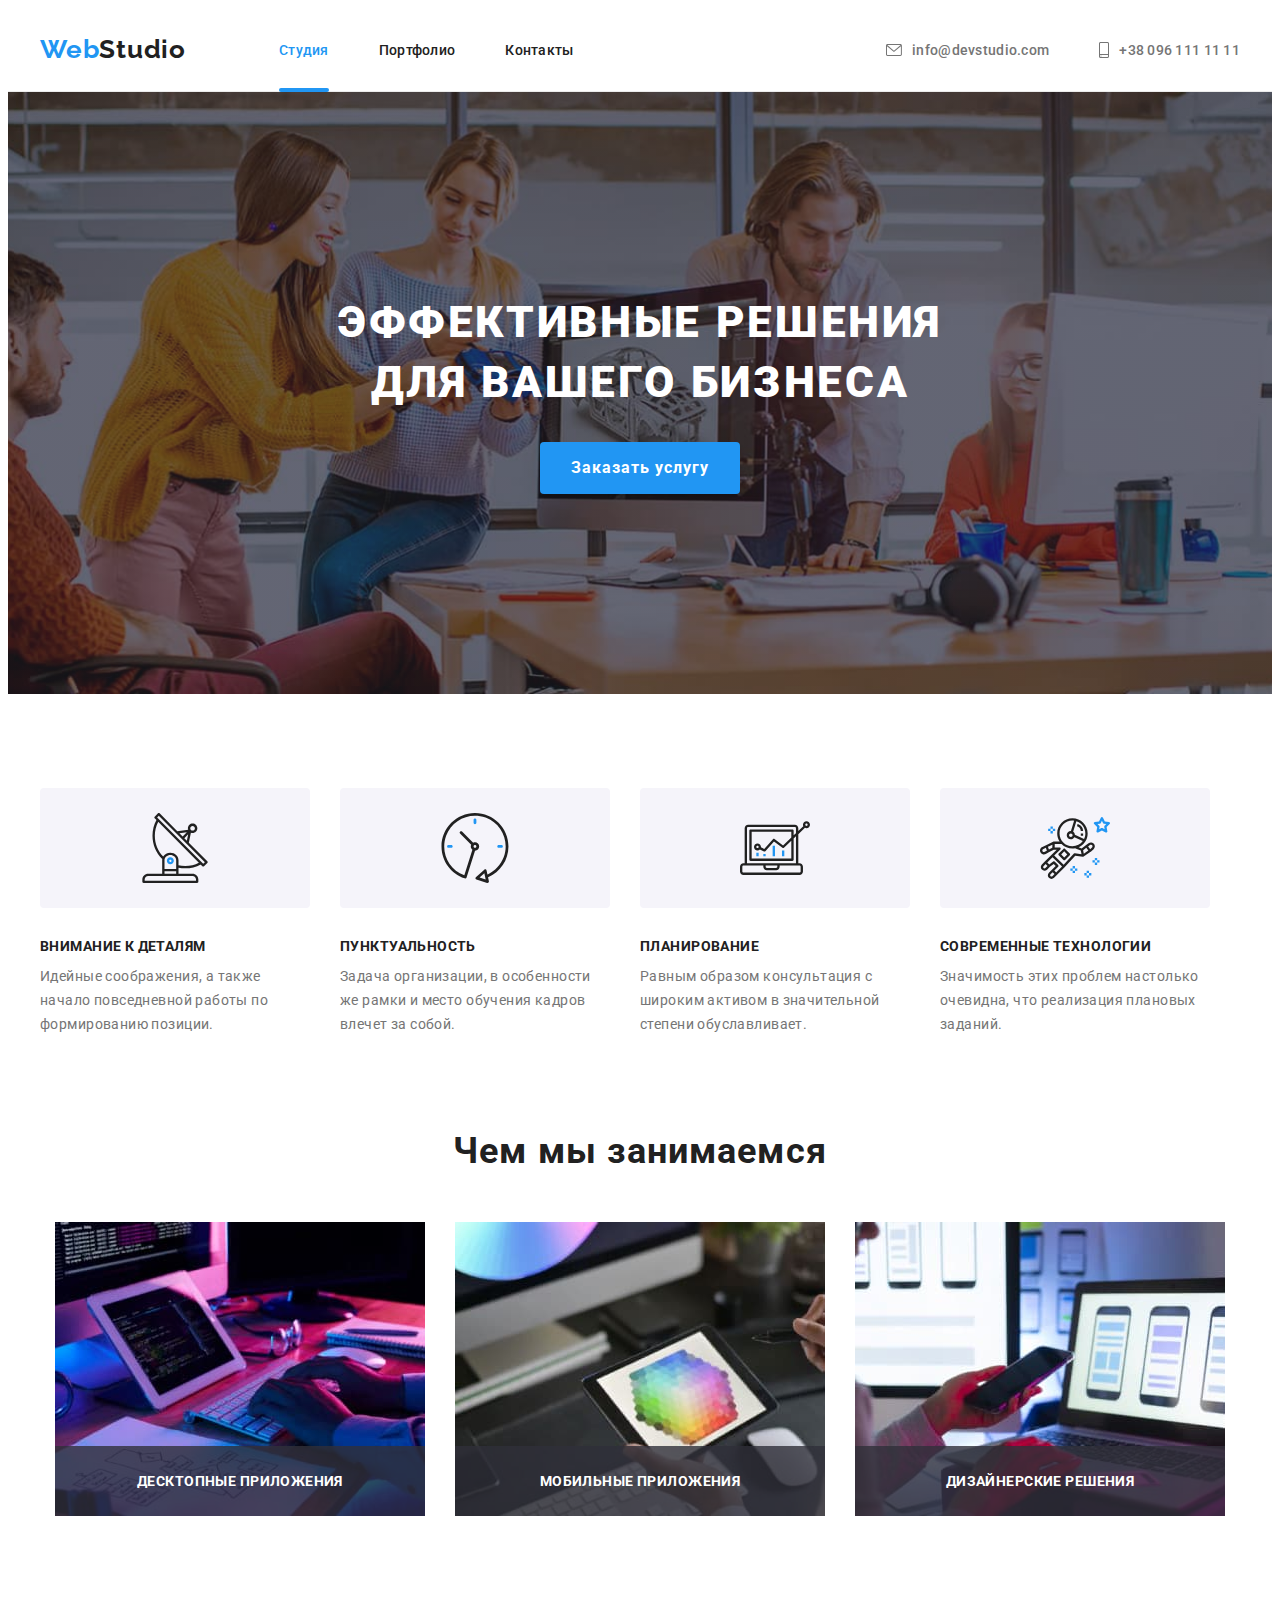
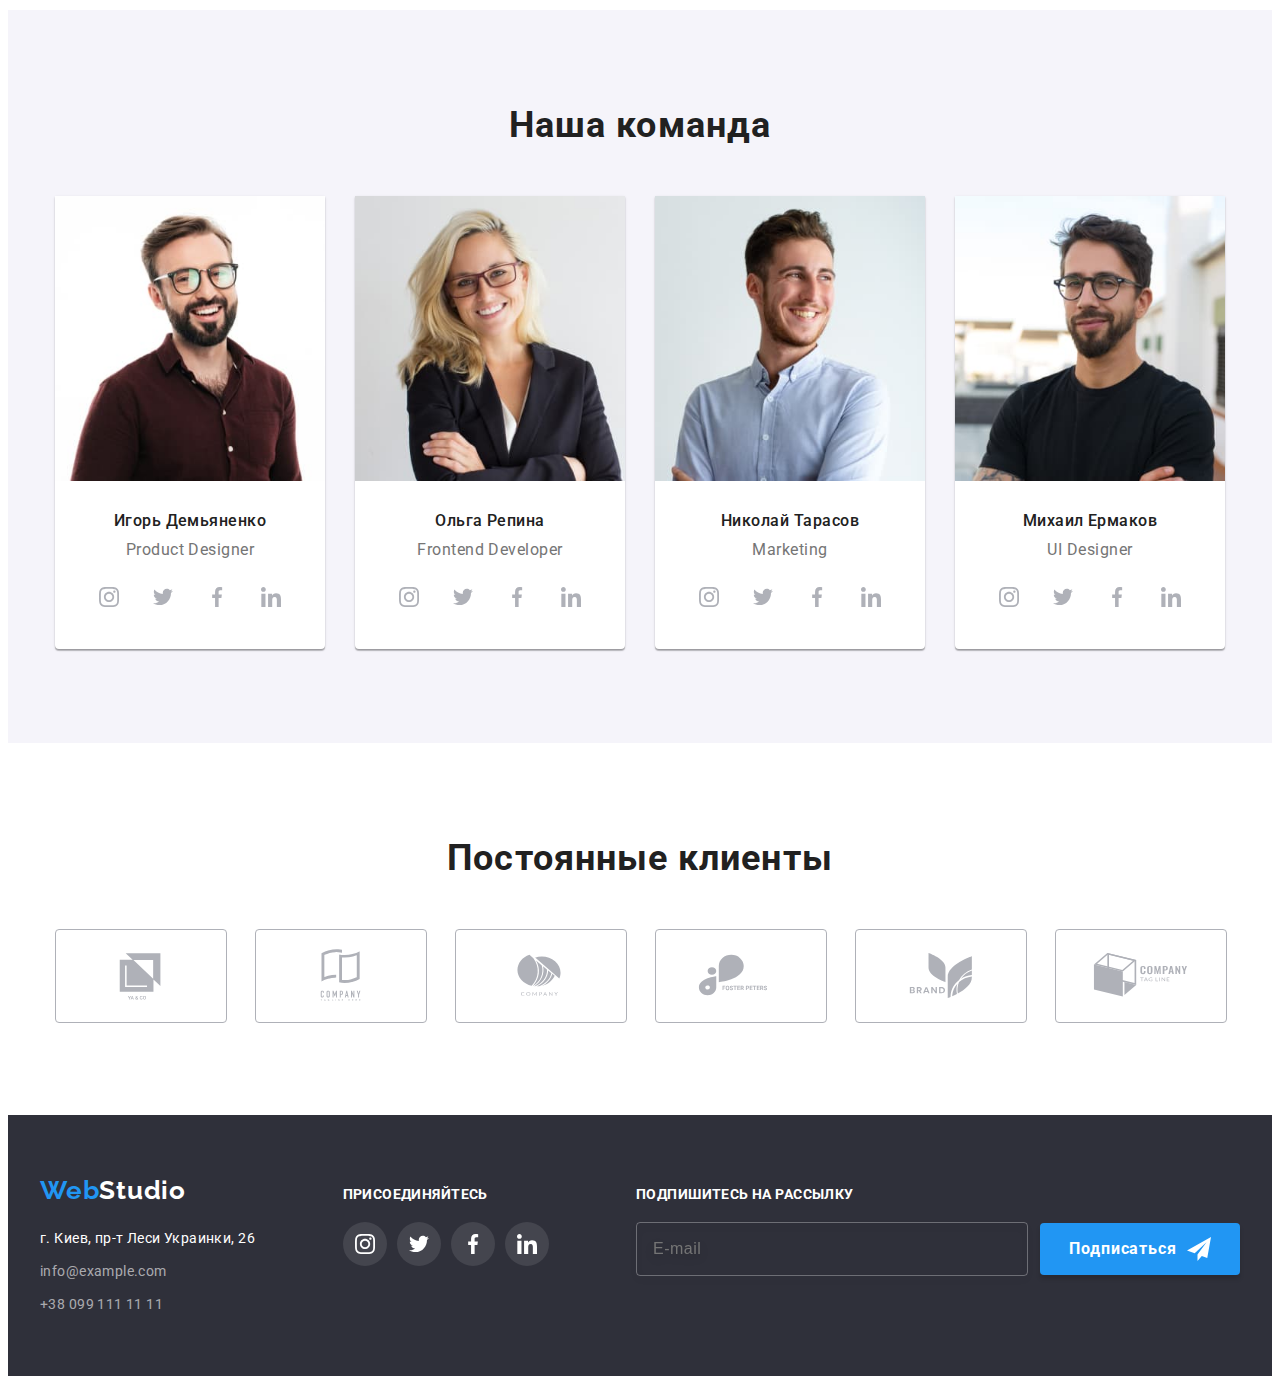
==== commit 2f78c223: "hw-08-done" ====
--- a/index.html
+++ b/index.html
@@ -194,10 +194,10 @@
                     <li class="team-list__item">
                         <picture>
                             <source srcset="./images/img4-mob.jpg 1x, ./images/img4-mob-2x.jpg 2x"
-                            media="max-width: 768px"/>
+                            media="(max-width: 768px)">
                             <source srcset="./images/img4-tab.jpg 1x, ./images/img4-tab-2x.jpg 2x"
-                            media="min-width: 768px"/>
-                            <source srcset="./images/img4.jpg 1x, ./images/img4-2x.jpg 2x" media="min-width: 1200px"/>
+                            media="(min-width: 768px)">
+                            <source srcset="./images/img4.jpg 1x, ./images/img4-2x.jpg 2x" media="(min-width: 1200px)">
                             <img src="./images/img4.jpg" alt="На фото Игорь Демьяненко">
                         </picture>
                         <div class="team-container">
@@ -237,9 +237,9 @@
                     </li>
                     <li class="team-list__item">
                         <picture>
-                            <source srcset="./images/img5-mob.jpg 1x, ./images/img5-mob-2x.jpg 2x" media="max-width: 768px" />
-                            <source srcset="./images/img5-tab.jpg 1x, ./images/img5-tab-2x.jpg 2x" media="min-width: 768px" />
-                            <source srcset="./images/img5.jpg 1x, ./images/img5-2x.jpg 2x" media="min-width: 1200px" />
+                            <source srcset="./images/img5-mob.jpg 1x, ./images/img5-mob-2x.jpg 2x" media="(max-width: 768px)">
+                            <source srcset="./images/img5-tab.jpg 1x, ./images/img5-tab-2x.jpg 2x" media="(min-width: 768px)">
+                            <source srcset="./images/img5.jpg 1x, ./images/img5-2x.jpg 2x" media="(min-width: 1200px)">
                             <img src="./images/img5.jpg" alt="На фото Ольга Репина">
                         </picture>
                         <div class="team-container">
@@ -279,9 +279,9 @@
                     </li>
                     <li class="team-list__item">
                         <picture>
-                            <source srcset="./images/img6-mob.jpg 1x, ./images/img6-mob-2x.jpg 2x" media="max-width: 768px" />
-                            <source srcset="./images/img6-tab.jpg 1x, ./images/img6-tab-2x.jpg 2x" media="min-width: 768px" />
-                            <source srcset="./images/img6.jpg 1x, ./images/img6-2x.jpg 2x" media="min-width: 1200px" />
+                            <source srcset="./images/img6-mob.jpg 1x, ./images/img6-mob-2x.jpg 2x" media="(max-width: 768px)">
+                            <source srcset="./images/img6-tab.jpg 1x, ./images/img6-tab-2x.jpg 2x" media="(min-width: 768px)">
+                            <source srcset="./images/img6.jpg 1x, ./images/img6-2x.jpg 2x" media="(min-width: 1200px)">
                             <img src="./images/img6.jpg" alt="На фото Николай Тарасов">
                         </picture>
                         <div class="team-container">
@@ -321,9 +321,9 @@
                     </li>
                     <li class="team-list__item">
                         <picture>
-                            <source srcset="./images/img7-mob.jpg 1x, ./images/img7-mob-2x.jpg 2x" media="max-width: 768px" />
-                            <source srcset="./images/img7-tab.jpg 1x, ./images/img7-tab-2x.jpg 2x" media="min-width: 768px" />
-                            <source srcset="./images/img7.jpg 1x, ./images/img7-2x.jpg 2x" media="min-width: 1200px" />
+                            <source srcset="./images/img7-mob.jpg 1x, ./images/img7-mob-2x.jpg 2x" media="(max-width: 768px)">
+                            <source srcset="./images/img7-tab.jpg 1x, ./images/img7-tab-2x.jpg 2x" media="(min-width: 768px)">
+                            <source srcset="./images/img7.jpg 1x, ./images/img7-2x.jpg 2x" media="(min-width: 1200px)">
                             <img src="./images/img7.jpg" alt="На фото Михаил Ермаков">
                         </picture>
                         <div class="team-container">
--- a/css/main.css
+++ b/css/main.css
@@ -390,13 +390,6 @@
   padding-bottom: 60px;
 }
 
-@media screen and (min-width: 768px) {
-  .section {
-    padding-top: 60px;
-    padding-bottom: 60px;
-  }
-}
-
 @media screen and (min-width: 1200px) {
   .section {
     padding-top: 94px;
@@ -569,6 +562,7 @@
   padding: 48px 40px;
   background-color: #fff;
   position: fixed;
+  z-index: 3;
   width: 100vw;
   height: 100vh;
   top: 0;
@@ -670,7 +664,7 @@
   padding-bottom: 118px;
   text-align: center;
   max-width: 1600px;
-  background-image: linear-gradient(rgba(47, 48, 58, 0.4), rgba(47, 48, 58, 0.4)), url(/images/hero-mob.jpg);
+  background-image: linear-gradient(rgba(47, 48, 58, 0.4), rgba(47, 48, 58, 0.4)), url(../images/hero-mob.jpg);
   background-repeat: no-repeat;
   background-size: cover;
   background-position: center;
@@ -678,19 +672,19 @@
 
 @media (min-device-pixel-ratio: 2), (min-resolution: 192dpi), (min-resolution: 2dppx) {
   .hero {
-    background-image: linear-gradient(rgba(47, 48, 58, 0.4), rgba(47, 48, 58, 0.4)), url(/images/hero-mob-2x.jpg);
+    background-image: linear-gradient(rgba(47, 48, 58, 0.4), rgba(47, 48, 58, 0.4)), url(../images/hero-mob-2x.jpg);
   }
 }
 
 @media screen and (min-width: 768px) {
   .hero {
-    background-image: linear-gradient(rgba(47, 48, 58, 0.4), rgba(47, 48, 58, 0.4)), url(/images/Hero-tab.jpg);
+    background-image: linear-gradient(rgba(47, 48, 58, 0.4), rgba(47, 48, 58, 0.4)), url(../images/Hero-tab.jpg);
   }
 }
 
 @media screen and (min-width: 768px) and (min-device-pixel-ratio: 2), screen and (min-width: 768px) and (min-resolution: 192dpi), screen and (min-width: 768px) and (min-resolution: 2dppx) {
   .hero {
-    background-image: linear-gradient(rgba(47, 48, 58, 0.4), rgba(47, 48, 58, 0.4)), url(/images/hero-tab-2x.jpg);
+    background-image: linear-gradient(rgba(47, 48, 58, 0.4), rgba(47, 48, 58, 0.4)), url(../images/hero-tab-2x.jpg);
   }
 }
 
@@ -698,13 +692,13 @@
   .hero {
     padding-top: 200px;
     padding-bottom: 200px;
-    background-image: linear-gradient(rgba(47, 48, 58, 0.4), rgba(47, 48, 58, 0.4)), url(/images/hero-bg.jpg);
+    background-image: linear-gradient(rgba(47, 48, 58, 0.4), rgba(47, 48, 58, 0.4)), url(../images/hero-bg.jpg);
   }
 }
 
 @media screen and (min-width: 1200px) and (min-device-pixel-ratio: 2), screen and (min-width: 1200px) and (min-resolution: 192dpi), screen and (min-width: 1200px) and (min-resolution: 2dppx) {
   .hero {
-    background-image: linear-gradient(rgba(47, 48, 58, 0.4), rgba(47, 48, 58, 0.4)), url(/images/hero-bg-2x.jpg);
+    background-image: linear-gradient(rgba(47, 48, 58, 0.4), rgba(47, 48, 58, 0.4)), url(../images/hero-bg-2x.jpg);
   }
 }
 
@@ -733,7 +727,13 @@
 }
 
 .specifics {
-  padding-bottom: 0;
+  padding-bottom: 60px;
+}
+
+@media screen and (min-width: 1200px) {
+  .specifics {
+    padding-bottom: 0;
+  }
 }
 
 @media screen and (min-width: 768px) {
@@ -748,12 +748,18 @@
 @media screen and (min-width: 1200px) {
   .specifics__list {
     display: flex;
+    margin-top: 0;
+    margin-left: 0;
   }
 }
 
 .specifics__item {
   width: 450px;
   margin-bottom: 30px;
+}
+
+.specifics__item:last-child {
+  margin-bottom: 0;
 }
 
 @media screen and (min-width: 768px) {
@@ -761,12 +767,13 @@
     width: 354px;
     margin-top: 30px;
     margin-left: 30px;
+    margin-bottom: 0;
   }
 }
 
 @media screen and (min-width: 1200px) {
   .specifics__item {
-    margin-right: 0 30px 0 0;
+    margin: 0 30px 0 0;
     width: 270px;
   }
   .specifics__item:last-child {
@@ -838,6 +845,8 @@
   .team-list {
     display: flex;
     justify-content: center;
+    margin-top: 0;
+    margin-left: 0;
   }
 }
 
@@ -867,7 +876,7 @@
     margin: 0 30px 0 0;
   }
   .team-list__item:last-child {
-    margin-right: 0;
+    margin: 0;
   }
 }
 
@@ -943,6 +952,8 @@
   .clients-list {
     display: flex;
     justify-content: center;
+    margin-top: 0;
+    margin-left: 0;
   }
 }
 
@@ -1207,6 +1218,12 @@
   margin-right: 0;
 }
 
+@media screen and (max-width: 767px) {
+  .buttons-list__item:nth-child(-n + 3) {
+    margin-bottom: 15px;
+  }
+}
+
 .buttons-list__btn {
   font-family: inherit;
   font-size: 16px;
